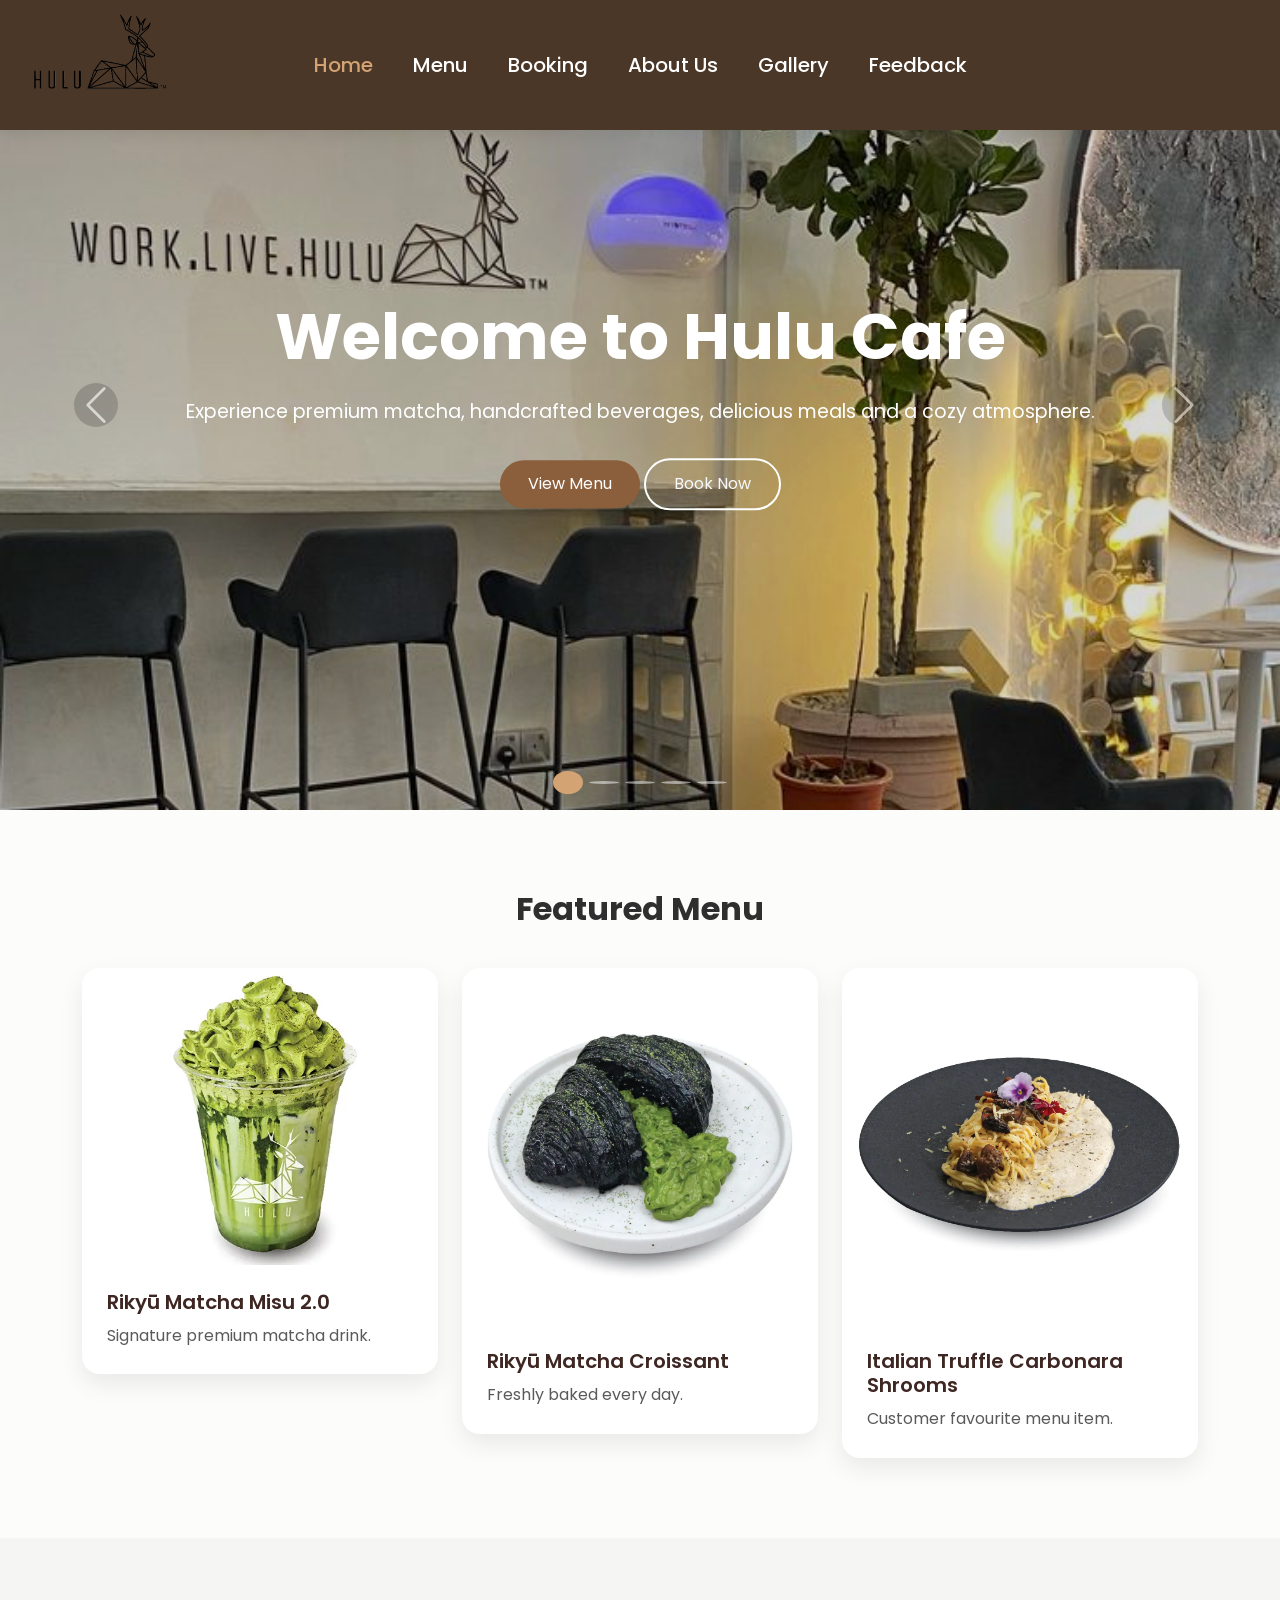
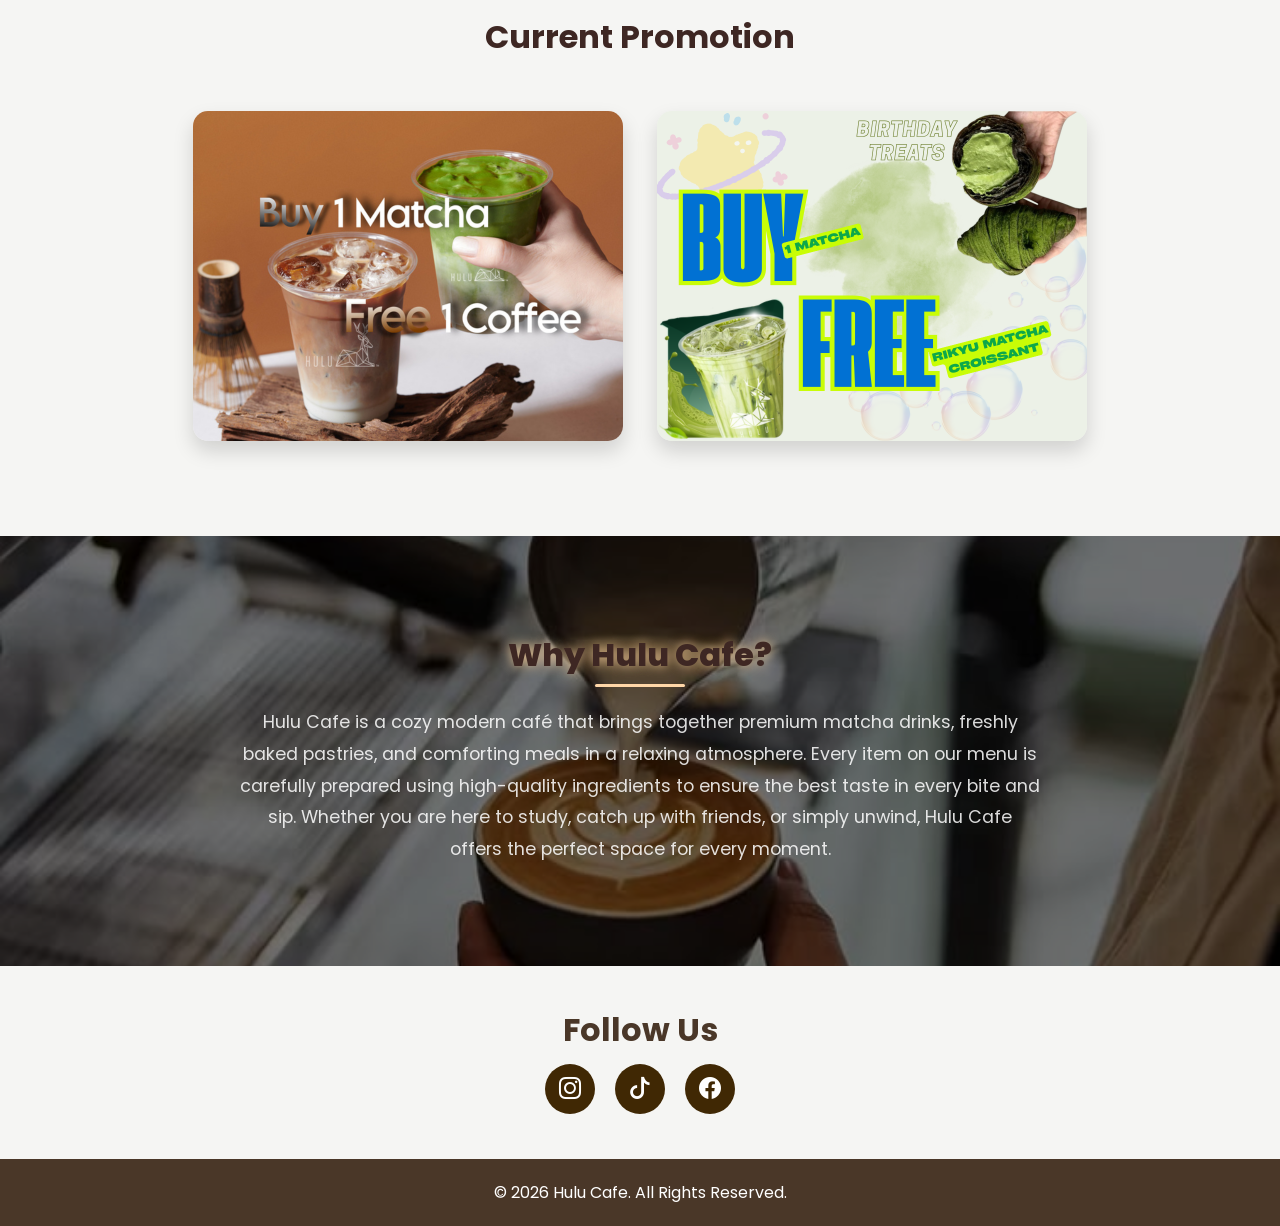
==== index.html @ 80b6582d "homepage settle" ====
<!DOCTYPE html>
<html lang="en">

<head>
    <meta charset="UTF-8">
    <meta name="viewport" content="width=device-width, initial-scale=1.0">
    <title>HULU CAFE</title>
    <!--nanti letak logo dekat website tab-->

    <!--Bootstrap CSS--> <!--KALAU JUMPA ANOTHER BOOTSRAP CAN REPLACE-->
    <link href="https://cdn.jsdelivr.net/npm/bootstrap@5.3.7/dist/css/bootstrap.min.css" rel="stylesheet">
    <link rel="stylesheet" href="https://cdn.jsdelivr.net/npm/bootstrap-icons@1.11.3/font/bootstrap-icons.min.css">

    <!--NANTI CREATE EXTERNAL CSS FILE-->
    <link rel="stylesheet" href="style.css">
</head>

<body>

    <!--Nav Bar-->
    <header>
        <nav class="navbar navbar-expand-lg">
            <div class="container">

                <!--Logo Hulu--> <!--KITA TUKAR LOGO LETAK DEKAT KIRI INSTEAD OF TENGAH-->
                <a class="navbar-brand" href="#"><img src="images/hulu-logo.webp" alt="Hulu Cafe Logo"></a>

                <button class="navbar-toggler" type="button"
                    data-bs-toggle="collapse"
                    data-bs-target="#navbarMenu">
                    <span class="navbar-toggler-icon"></span>
                </button>

                <div class="collapse navbar-collapse" id="navbarMenu">

                    <ul class="navbar-nav mx-auto">

                        <li class="nav-item">
                            <a class="nav-link active" href="index.html">Home</a>
                        </li>

                        <li class="nav-item">
                            <a class="nav-link" href="menu.html">Menu</a>
                        </li>

                        <li class="nav-item">
                            <a class="nav-link" href="reservation.html">Booking</a>
                        </li>

                        <li class="nav-item">
                            <a class="nav-link" href="about.html">About Us</a>
                        </li>

                        <li class="nav-item">
                            <a class="nav-link" href="gallery.html">Gallery</a>
                        </li>

                        <li class="nav-item">
                            <a class="nav-link" href="feedback.html">Feedback</a>
                        </li>

                    </ul>

                </div>
            </div>
        </nav>
    </header>

    <!-- Hero Section -->
    <section id="hero"> 
    <div id="heroCarousel" class="carousel slide carousel-fade" data-bs-ride="carousel"> 
    
    <!-- Indicators -->
    
    <div class="carousel-indicators"> 
    <button type="button" data-bs-target="#heroCarousel" data-bs-slide-to="0" class="active"></button>
    <button type="button" data-bs-target="#heroCarousel" data-bs-slide-to="1"></button> 
    <button type="button" data-bs-target="#heroCarousel" data-bs-slide-to="2"></button> 
    <button type="button" data-bs-target="#heroCarousel" data-bs-slide-to="3"></button> 
    <button type="button" data-bs-target="#heroCarousel" data-bs-slide-to="4"></button> 
    </div> 
    
    <!-- Slides --> 
    <div class="carousel-inner">

    <!-- Slide 1 --> 
    <div class="carousel-item active" data-bs-interval="4000">
        <img src="images/hero1.jpg" class="d-block w-100" alt=""> 
        
    <div class="hero-content"> 
        
    <h1>Welcome to Hulu Cafe</h1> 
    <p> Experience premium matcha, handcrafted beverages, delicious meals and a cozy atmosphere. </p> 
    
    <a href="menu.html" class="btn btn-success"> View Menu </a>
    <a href="reservation.html" class="btn btn-outline-light"> Book Now </a> 
    </div>
    </div> 
    
    <!-- Slide 2 --> 
    
    <div class="carousel-item" data-bs-interval="4000"> 
        <img src="images/hero2.jpg" class="d-block w-100" alt=""> 
    </div> 
    
    <!-- Slide 3 --> 
    <div class="carousel-item" data-bs-interval="4000"> 
        <img src="images/hero3.jpg" class="d-block w-100" alt=""> 
    </div> 
    
    <!-- Slide 4 --> 
    <div class="carousel-item" data-bs-interval="4000"> 
        <img src="images/hero4.jpg" class="d-block w-100" alt=""> 
    </div> 
    
    <!-- Slide 5 --> 
    <div class="carousel-item" data-bs-interval="4000"> 
        <img src="images/hero5.jpg" class="d-block w-100" alt=""> 
    </div> </div> 
    
    <!-- Previous --> 
    <button class="carousel-control-prev" type="button" data-bs-target="#heroCarousel" data-bs-slide="prev">
        <span class="carousel-control-prev-icon"></span> 
    </button> 
    
    <!-- Next --> 
    <button class="carousel-control-next" type="button" data-bs-target="#heroCarousel" data-bs-slide="next"> 
        <span class="carousel-control-next-icon"></span> 
    </button> 
    </div> 
    </section>

    <!-- Featured Menu -->
    <section id="featured-menu">
        <div class="container">

            <h2 class="text-center">
                Featured Menu
            </h2>

            <div class="row">

                <div class="col-md-4">
                    <a href="menu.html#matcha" class="card-link">
                    <div class="card">
                        <img src="images/Beverages/rikyu-matcha-misu-2.0.webp"
                             class="card-img-top"
                             alt="Rikyū Matcha Misu 2.0">

                        <div class="card-body">
                            <h5 class="card-title">Rikyū Matcha Misu 2.0</h5>
                            <p class="card-text">
                                Signature premium matcha drink.
                            </p>
                        </div>
                    </div>
                    </a>
                </div>

                <div class="col-md-4">
                    <a href="menu.html#pastry" class="card-link">
                    <div class="card">
                        <img src="images/Pastry/signature-rikyu-matcha-croissant.webp"
                             class="card-img-top"
                             alt="Croissant">

                        <div class="card-body">
                            <h5 class="card-title">Rikyū Matcha Croissant</h5>
                            <p class="card-text">
                                Freshly baked every day.
                            </p>
                        </div>
                    </div>
                    </a>
                </div>

                <div class="col-md-4">
                    <a href="menu.html#pasta" class="card-link">
                    <div class="card">
                        <img src="images/Pasta/italian-truffle-carbonara-shrooms.webp"
                             class="card-img-top"
                             alt="Pasta">

                        <div class="card-body">
                            <h5 class="card-title">Italian Truffle Carbonara Shrooms</h5>
                            <p class="card-text">
                                Customer favourite menu item.
                            </p>
                        </div>
                    </div>
                    </a>
                </div>

            </div>

        </div>
    </section>

    <!-- Promotion Section -->
    <section id="promotion">
        <div class="container text-center">

            <h2>Current Promotion</h2>

            <img src="images/promo-1.png" alt="Promotion" class="img-fluid">
            <img src="images/promo-2.png" alt="Promotion" class="img-fluid">

        </div>
    </section>

    <!-- About Preview -->
    <section id="about-preview" class="about-bg">
        <div class="container text-center about-content">

            <h2>Why Hulu Cafe?</h2>

            <p>
                Hulu Cafe is a cozy modern café that brings together premium matcha drinks, freshly baked pastries, and comforting meals in a relaxing atmosphere.
                Every item on our menu is carefully prepared using high-quality ingredients to ensure the best taste in every bite and sip. 
                Whether you are here to study, catch up with friends, or simply unwind, Hulu Cafe offers the perfect space for every moment. 
            </p>

        </div>
    </section>

    <!--Social Media--> <!--NANTI TUKAR THE TEXT INTO ICONS-->
<section id="social-media">

    <div class="container text-center">
        <h2>Follow Us</h2>
        <a href="https://www.instagram.com/hulu.cafe?igsh=eWtpYXlsdXlkNWw0">
            <i class="bi bi-instagram"></i>
        </a>
        
        <a href="https://www.tiktok.com/@hulucafe?_r=1&_t=ZS-97VaHqR7eXw">
            <i class="bi bi-tiktok"></i>
        </a>
        
        <a href="https://www.facebook.com/share/1L4NBa9q2Z/">
            <i class="bi bi-facebook"></i>
        </a>
    
    </div>

</section>
    <!-- Footer -->
    <footer>
        <div class="container text-center">
            <p>
                © 2026 Hulu Cafe. All Rights Reserved.
            </p>
        </div>
    </footer>

    
</body>
</html>
---- style.css ----
@import url('https://fonts.googleapis.com/css2?family=Poppins:wght@300;400;500;600;700&display=swap');

*{
    margin:0;
    padding:0;
    box-sizing:border-box;
}

html{
    scroll-behavior:smooth;
}

body{
    font-family:'Poppins',sans-serif;
    background:#FCFCFA;
    color:#333333;
    line-height:1.7;
}

/* NAVBAR*/

.navbar{
    background:#4A3728;
    position:fixed;
    top:0;
    left:0;
    width:100%;
    z-index:9999;
    min-height:130px;
    padding:18px 0;
    box-shadow:0 4px 14px rgba(0,0,0,.08);
}

.navbar-brand img{
    height:auto;
    width: 150px;
    display: block;
    transition:.3s;
}

.navbar-brand img:hover{
    transform:scale(1.05);
}

.nav-link{
    color:#FFFFFF;
    font-size:20px;
    font-weight:500;
    margin:0 12px;
    transition:.3s;
}

.nav-link:hover,
.nav-link.active{
    color:#D4A373  !important;
}

.navbar-brand{
    position: absolute;
    left: 25px;   
    display: flex;
    align-items: center;
    padding: 10px 0;
}

.navbar-collapse{
    justify-content:center;
}

.navbar-nav{
    margin:0 auto;
    align-items:center;
    padding:15px 0;
}

.navbar-toggler{
    border:2px solid white;
}

.navbar-toggler:focus{
    box-shadow:none;
}

.navbar-toggler-icon{
    filter:brightness(0) invert(1);
}

/* HERO  */

#hero{
    padding:0;
}

.carousel-item{
    height:90vh;
    position:relative;
}

.carousel-item img{
    width:100%;
    height:100%;
    object-fit:cover;
    object-position: top center;
    filter: brightness(0.85);
}

.carousel-item::before{
    content:"";
    position:absolute;
    top:0;
    left:0;
    width:100%;
    height:100%;
    background:rgba(0,0,0,.45);
}

.hero-content{
    position:absolute;
    top:50%;
    left:50%;
    transform:translate(-50%,-50%);
    color:white;
    text-align:center;
    z-index:10;
    width:80%;
}

.hero-content h1{
    font-size:4rem;
    font-weight:700;
    margin-bottom:20px;
}

.hero-content p{
    font-size:1.2rem;
    margin-bottom:30px;
}

/* BUTTONS */

.btn-success{
    background:#8B5E3C;
    border:none;
    padding:12px 28px;
    border-radius:30px;
}

.btn-success:hover{
    background:#6E462A;
}

.btn-outline-light{
    border:2px solid white;
    border-radius:30px;
    padding:12px 28px;
}

.btn-outline-light:hover{
    background:white;
    color:#5C3A21;
}

/* SECTION */

section{
    padding:80px 0;
    scroll-margin-top: 150px ;
}

section h2{
    color:#2F2F2F;
    font-weight:700;
    margin-bottom:40px;
    text-align:center;
}

/* FEATURED MENU */

.card{
    background:#FFFFFF;
    border:none;
    border-radius:18px;
    overflow:hidden;
    transition:.35s;
    box-shadow:0 10px 25px rgba(0,0,0,.08);
}

.card-link{
    text-decoration:none;
    color:inherit;
    display:block;
}

.card-link:hover .card{
    transform: translateY(-5px);
    transition: 0.3s;
}



.card-body{
    padding:25px;
}

.card-title{
    color:#3E2723;
    font-weight:600;
}

.card-text{
    color:#5A5A5A;
}


/* PROMOTION */

#promotion{
    background:#F5F5F3;
}

#promotion h2{
    color:#3E2723;
}

#promotion img{
    border-radius:15px;
    margin:15px;
    transition:.3s;
    box-shadow:0 10px 20px rgba(0,0,0,.15);
}

#promotion img:hover{
    transform:scale(1.03);
}

/* ABOUT */

#about-preview h2{
    color:#3E2723;
}


.about-bg{
    background-image: url("images/bg-about.jpg");
    background-size: cover;
    background-position: center;
    background-repeat: no-repeat;
    position: relative;
    color: #fff;
    padding: 100px 20px;
}

.about-bg::before{
    content: "";
    position: absolute;
    top: 0;
    left: 0;
    width: 100%;
    height: 100%;
    background: rgba(0,0,0,0.55);
    z-index: 1;
}

.about-content{
    position: relative;
    z-index: 2;
}

.about-content h2{
    color: #FFFFFF;
    font-weight: 800;
    margin-bottom: 20px;
    text-shadow: 0 0 12px rgba(255, 214, 160, 0.9);
}
.about-content p{
    max-width: 800px;
    margin: auto;
    font-size: 1.1rem;
    line-height: 1.8;
    color: rgba(255,255,255,0.85);
}

.about-content h2::after{
    content: "";
    display: block;
    width: 90px;
    height: 3px;
    background: #FFD7A8;
    margin: 10px auto 0;
    border-radius: 5px;
}

/* SOCIAL MEDIA */
#social-media{
    background:#F5F5F3;
    text-align:center;
    padding:45px 20px;
}

#social-media h2{
    color:#4A3728;
    margin-bottom:15px;
}

#social-media a{
    display:inline-flex;
    justify-content:center;
    align-items:center;

    width:50px;
    height:50px;

    margin:0 8px;

    border-radius:50%;
    background:#402804;
    color:#fff;

    font-size:22px;

    text-decoration:none;
    transition:.3s;
}

#social-media a:hover{
    background:#6E462A;
    transform:translateY(-3px);
}

/* FOOTER */
footer {
    background-color: #4A3728;
    color: #FFFFFF;
    padding: 20px 0;
}

footer p {
    margin: 0;
}
/* CAROUSEL BUTTONS */

.carousel-control-prev-icon,
.carousel-control-next-icon{
    background-color:rgba(0,0,0,.35);
    padding:22px;
    border-radius:50%;
}

.carousel-indicators button{
    width:12px;
    height:12px;
    border-radius:50%;
    background:#FFFFFF;
}

.carousel-indicators .active{
    background:#D4A373;
}

/* RESPONSIVE */

@media (max-width:768px){

.hero-content h1{
    font-size:2.5rem;
}

.hero-content p{
    font-size:1rem;
}

.hero-content{
    width:90%;
}

.card{
    margin-bottom:30px;
}

.navbar-brand img{
    width:120px;
}

}
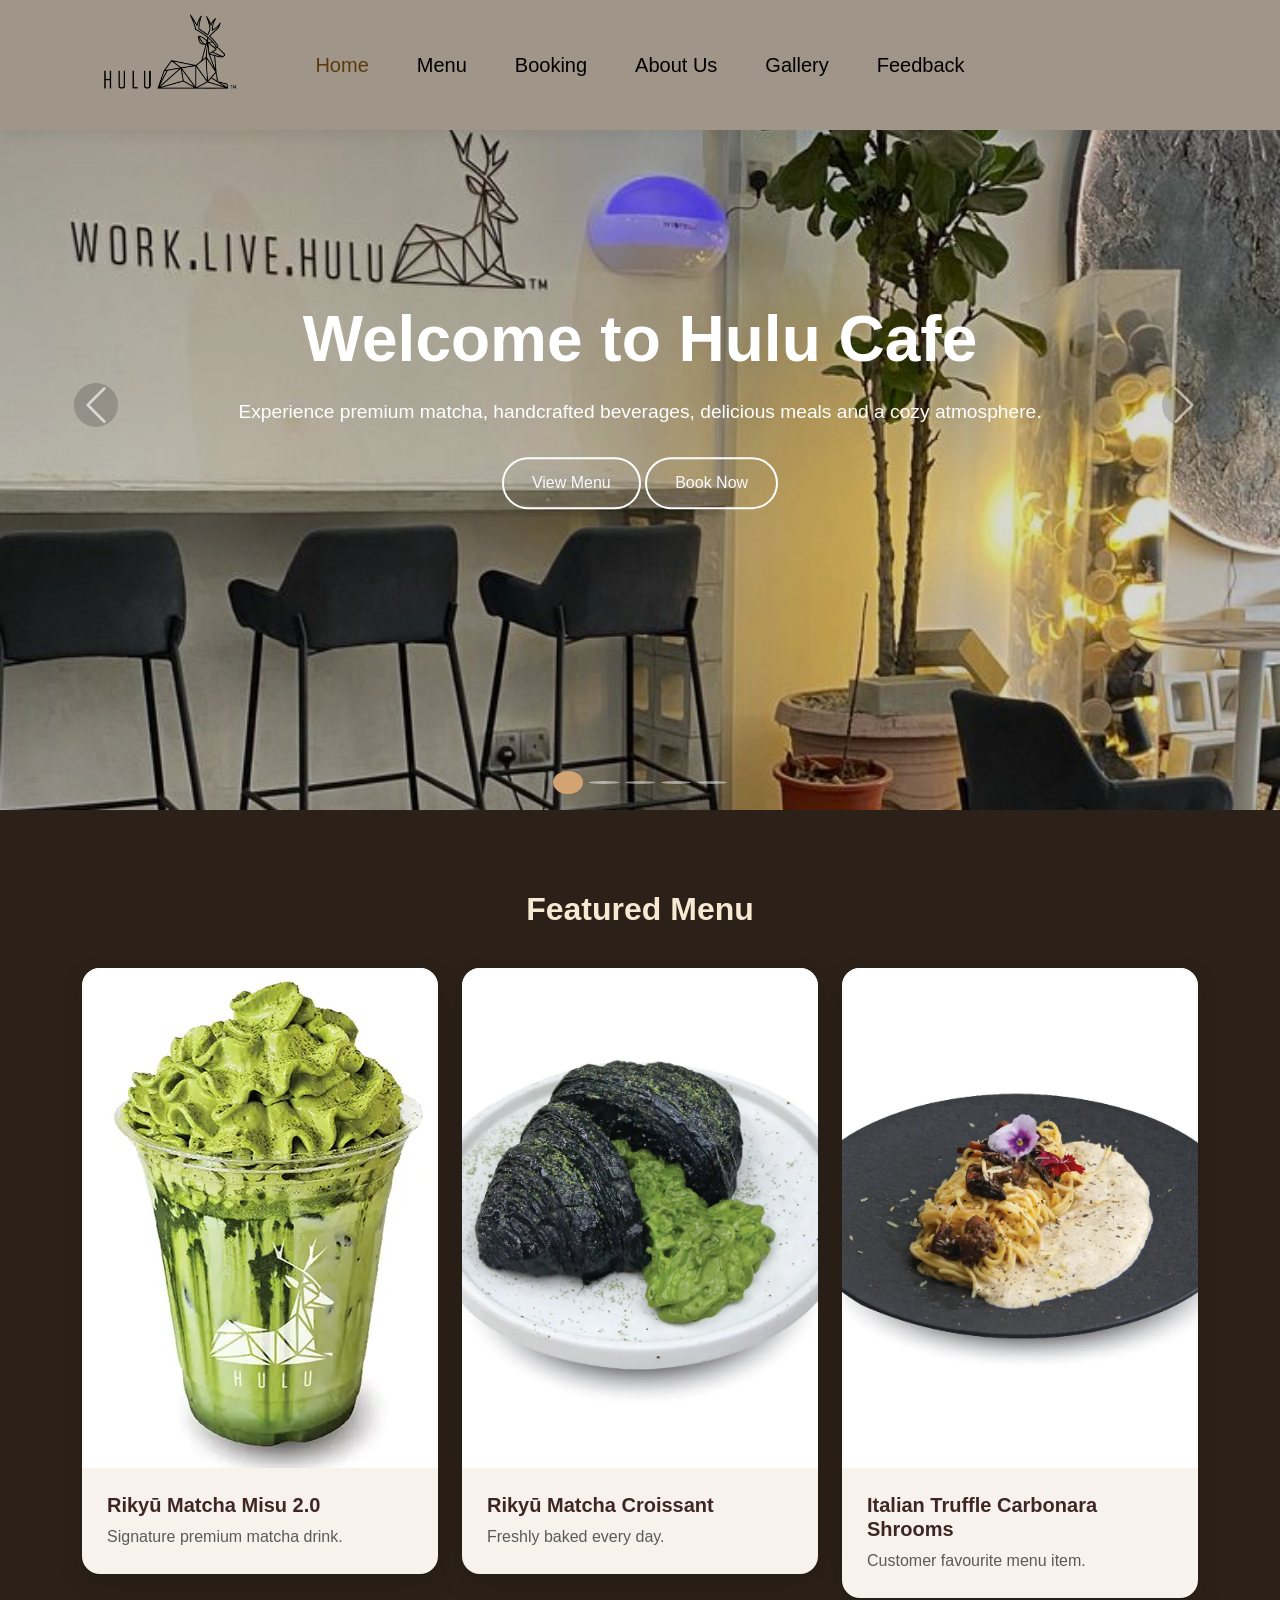
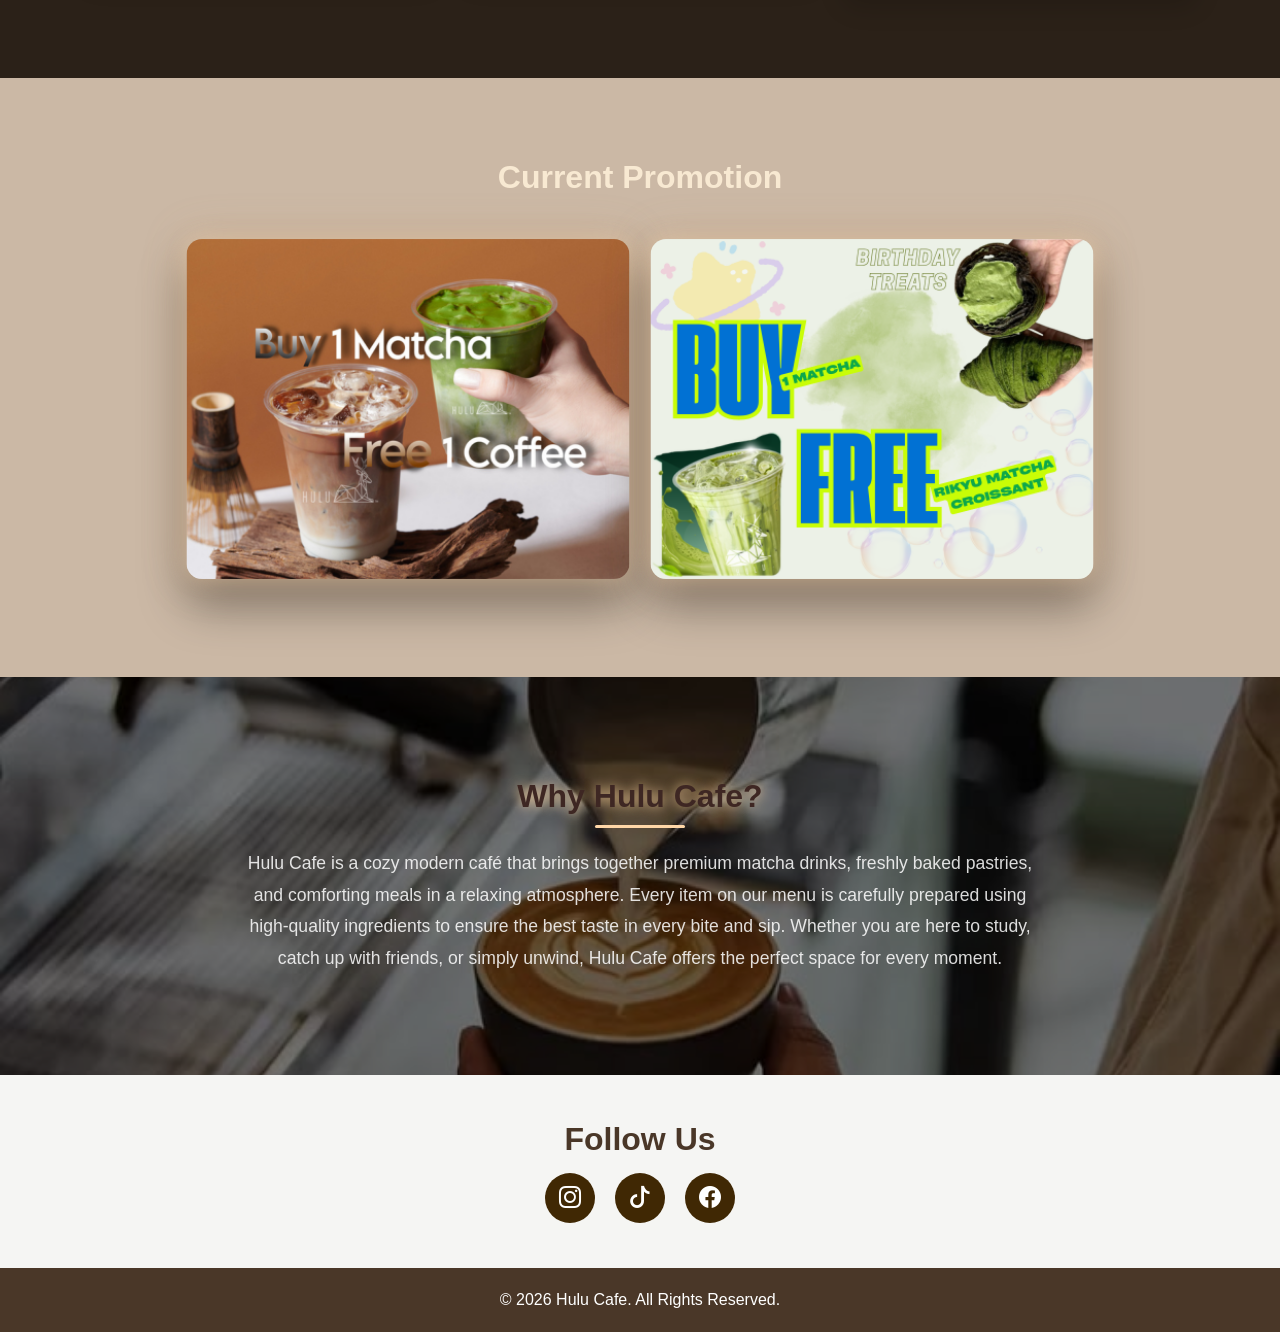
==== commit cdb30cf0: "done update" ====
--- a/index.html
+++ b/index.html
@@ -92,7 +92,7 @@
     <h1>Welcome to Hulu Cafe</h1> 
     <p> Experience premium matcha, handcrafted beverages, delicious meals and a cozy atmosphere. </p> 
     
-    <a href="menu.html" class="btn btn-success"> View Menu </a>
+    <a href="menu.html" class="btn btn-outline-light"> View Menu </a>
     <a href="reservation.html" class="btn btn-outline-light"> Book Now </a> 
     </div>
     </div> 
--- a/style.css
+++ b/style.css
@@ -10,17 +10,17 @@
     scroll-behavior:smooth;
 }
 
-body{
-    font-family:'Poppins',sans-serif;
-    background:#FCFCFA;
-    color:#333333;
-    line-height:1.7;
+body {
+    background-color: #EDE3D6;
+    color: #402804;
+    font-family: Arial, Verdana, sans-serif;
 }
 
 /* NAVBAR*/
 
 .navbar{
-    background:#4A3728;
+    background:#51402a;
+    background:#9f9588;
     position:fixed;
     top:0;
     left:0;
@@ -31,6 +31,7 @@
     box-shadow:0 4px 14px rgba(0,0,0,.08);
 }
 
+
 .navbar-brand img{
     height:auto;
     width: 150px;
@@ -43,16 +44,21 @@
 }
 
 .nav-link{
-    color:#FFFFFF;
+    color:#000000;
     font-size:20px;
     font-weight:500;
-    margin:0 12px;
+    margin:0 16px;
     transition:.3s;
 }
 
 .nav-link:hover,
 .nav-link.active{
-    color:#D4A373  !important;
+    color:#aa9c89 !important;
+    color:#5b3b0c  !important;
+}
+
+.navbar .container{
+    position:relative;
 }
 
 .navbar-brand{
@@ -136,6 +142,26 @@
     margin-bottom:30px;
 }
 
+#featured-menu{
+    background: #2B2118;
+}
+
+#featured-menu h2{
+    color: #F8E9D2;
+}
+
+#featured-menu .card{
+    background: #F7F2EC;
+}
+
+#featured-menu .card-title{
+    color: #3E2723;
+}
+
+#featured-menu .card-text{
+    color: #5A5A5A;
+}
+
 /* BUTTONS */
 
 .btn-success{
@@ -177,12 +203,14 @@
 /* FEATURED MENU */
 
 .card{
-    background:#FFFFFF;
+    background:#F7F2EC;
     border:none;
     border-radius:18px;
     overflow:hidden;
-    transition:.35s;
-    box-shadow:0 10px 25px rgba(0,0,0,.08);
+    box-shadow:0 10px 25px rgba(0,0,0,.15);
+    transition:all .35s ease;
+
+    height: 100%;
 }
 
 .card-link{
@@ -192,11 +220,18 @@
 }
 
 .card-link:hover .card{
-    transform: translateY(-5px);
-    transition: 0.3s;
-}
-
-
+    transform:translateY(-8px);
+    box-shadow:
+        0 0 12px rgba(255, 215, 168, 0.35),
+        0 0 25px rgba(255, 215, 168, 0.25),
+        0 15px 35px rgba(0,0,0,.25);
+}
+
+.card img{
+    width:100%;
+    height:500px;
+    object-fit:cover;
+}
 
 .card-body{
     padding:25px;
@@ -215,18 +250,22 @@
 /* PROMOTION */
 
 #promotion{
-    background:#F5F5F3;
+    background:#CBB8A5;
 }
 
 #promotion h2{
-    color:#3E2723;
+    color:#F8E9D2;
 }
 
 #promotion img{
     border-radius:15px;
     margin:15px;
     transition:.3s;
-    box-shadow:0 10px 20px rgba(0,0,0,.15);
+    transform:translateY(-8px) scale(1.03);
+    box-shadow:
+        0 0 20px rgba(255,223,186,.45),
+        0 0 40px rgba(212,163,115,.35),
+        0 25px 45px rgba(0,0,0,.40);
 }
 
 #promotion img:hover{
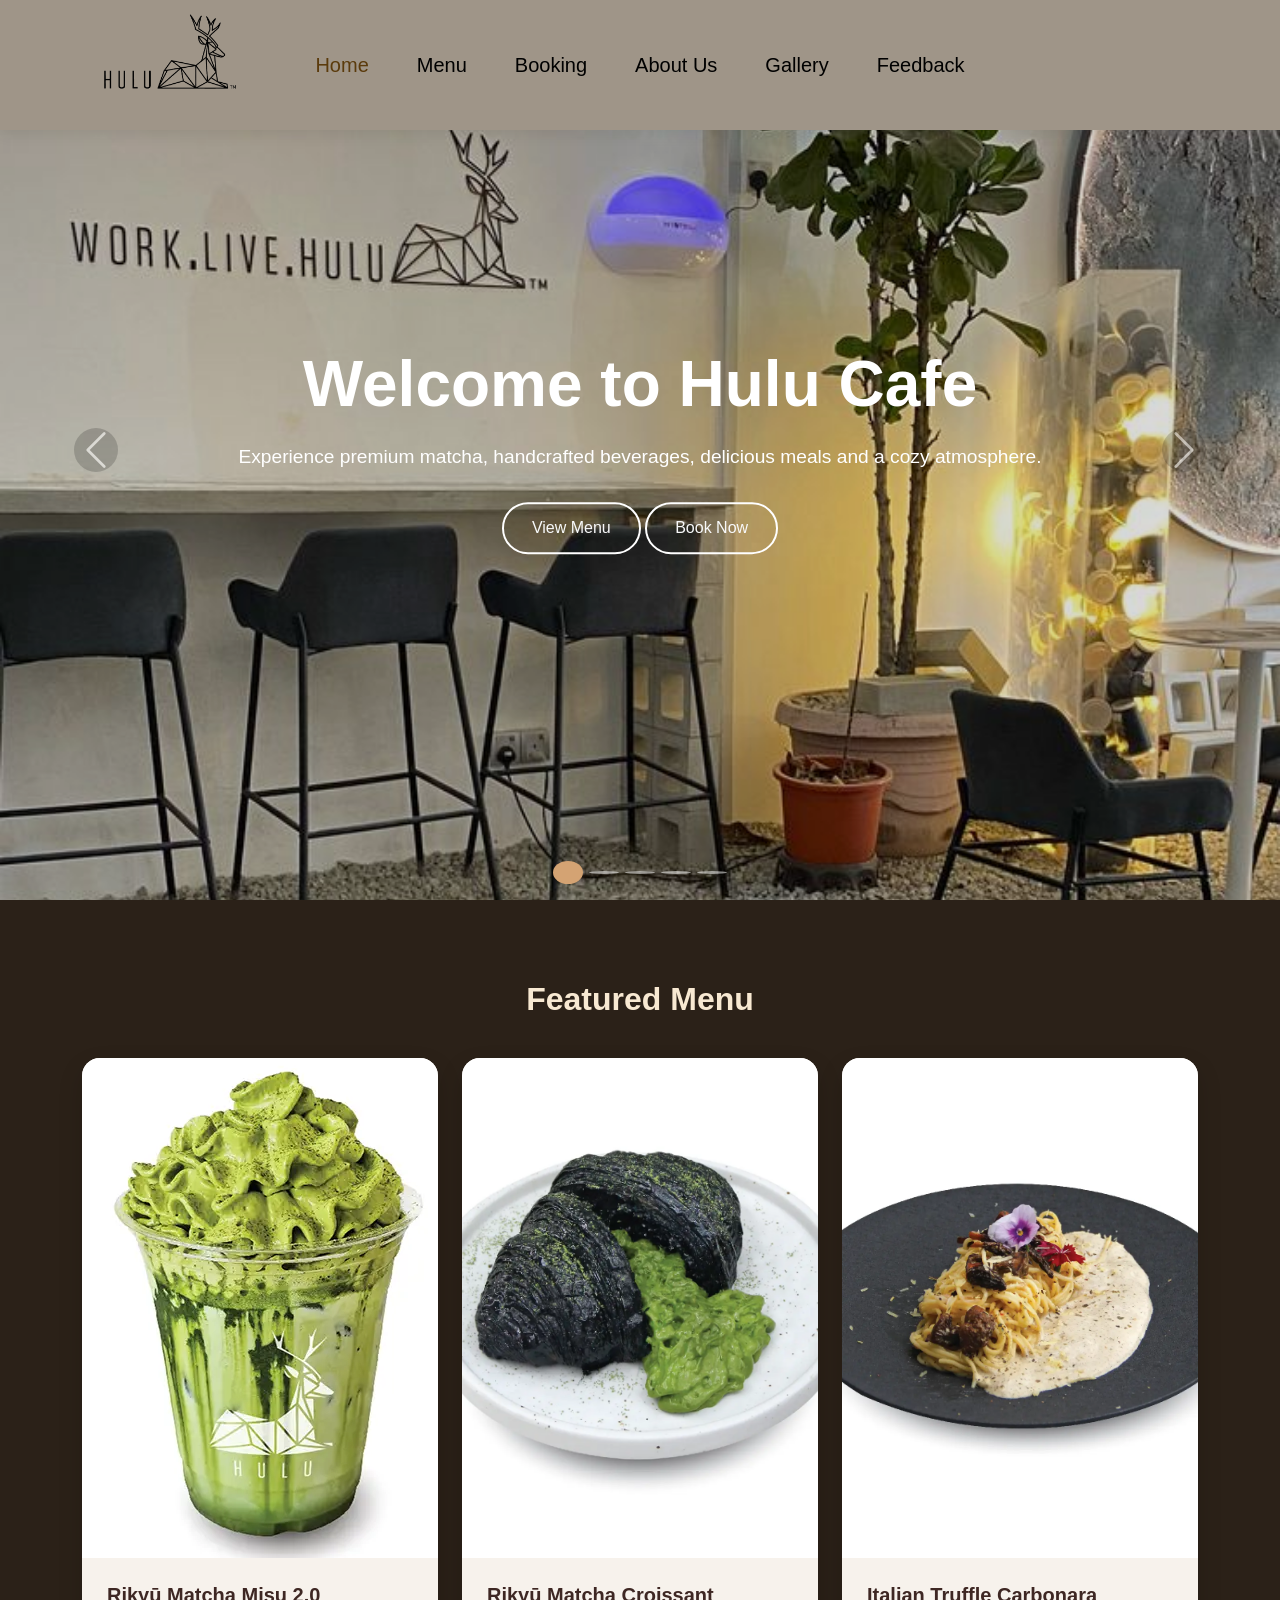
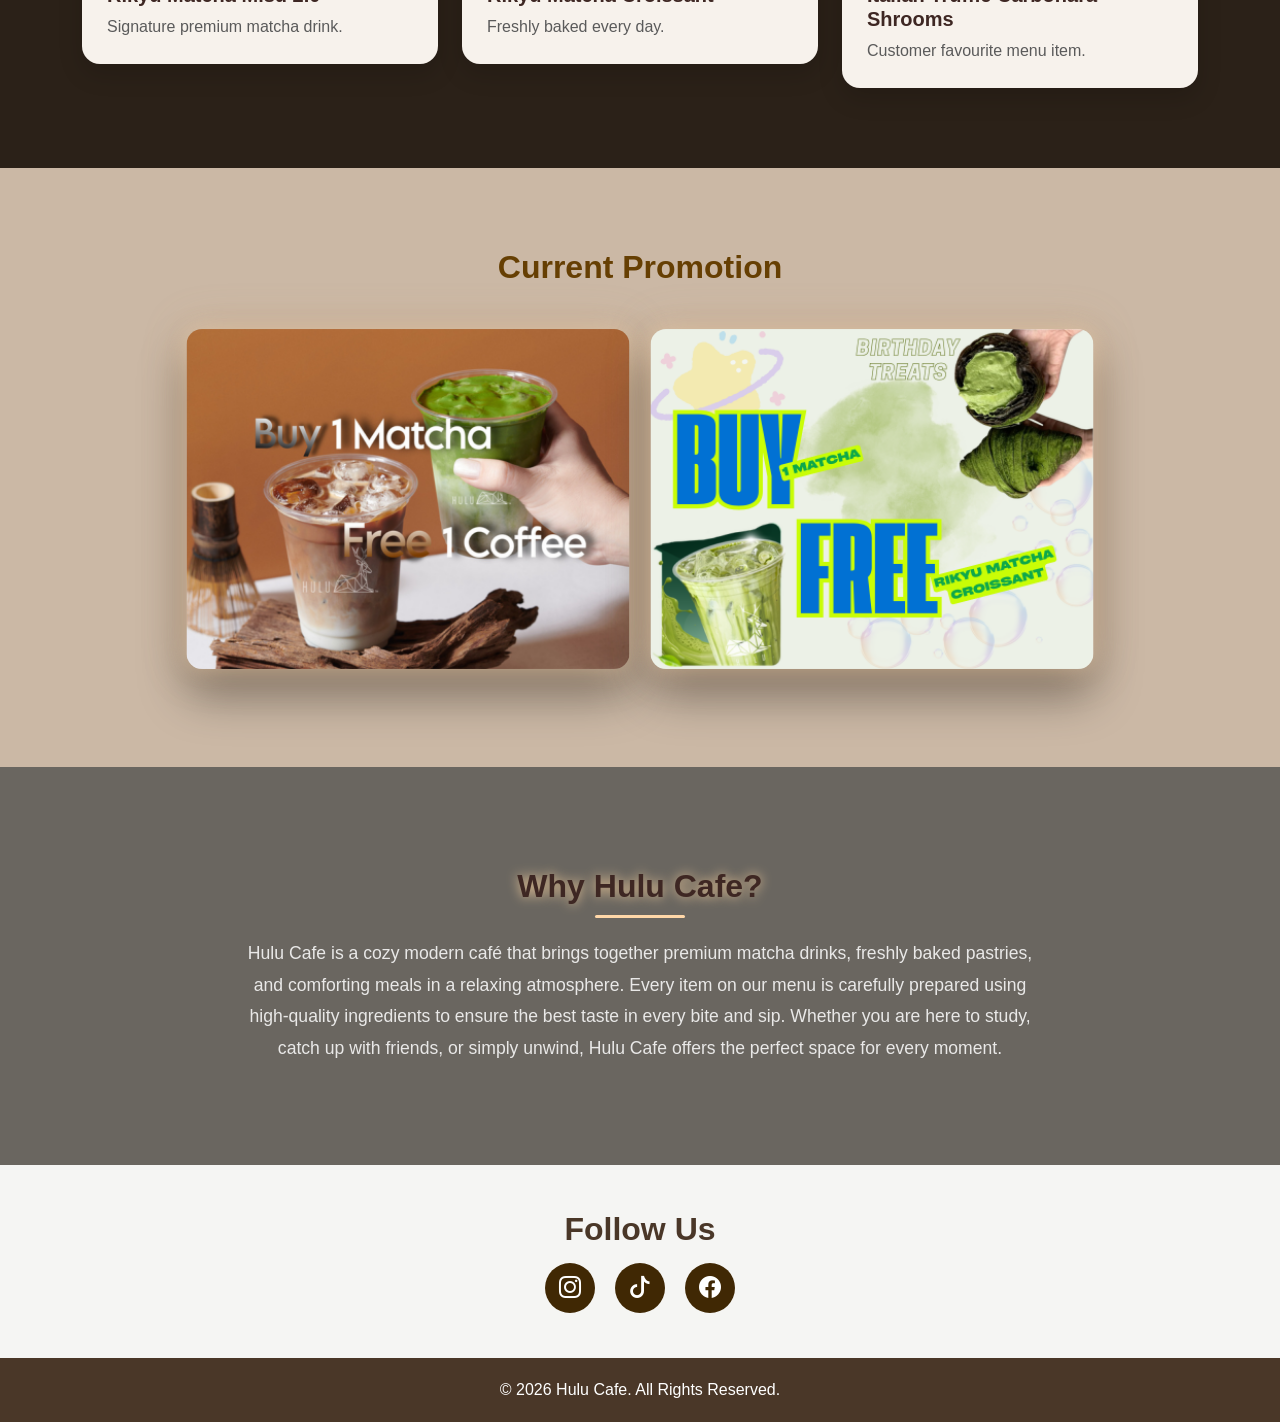
==== commit b3f4e072: "done update lagi" ====
--- a/index.html
+++ b/index.html
@@ -12,7 +12,7 @@
     <link rel="stylesheet" href="https://cdn.jsdelivr.net/npm/bootstrap-icons@1.11.3/font/bootstrap-icons.min.css">
 
     <!--NANTI CREATE EXTERNAL CSS FILE-->
-    <link rel="stylesheet" href="style.css">
+    <link rel="stylesheet" href="css/style.css">
 </head>
 
 <body>
--- a/css/style.css
+++ b/css/style.css
@@ -0,0 +1,423 @@
+@import url('https://fonts.googleapis.com/css2?family=Poppins:wght@300;400;500;600;700&display=swap');
+
+*{
+    margin:0;
+    padding:0;
+    box-sizing:border-box;
+}
+
+html{
+    scroll-behavior:smooth;
+}
+
+body {
+    background-color: #EDE3D6;
+    color: #402804;
+    font-family: Arial, Verdana, sans-serif;
+}
+
+/* NAVBAR*/
+
+.navbar{
+    background:#51402a;
+    background:#9f9588;
+    position:fixed;
+    top:0;
+    left:0;
+    width:100%;
+    z-index:9999;
+    min-height:130px;
+    padding:18px 0;
+    box-shadow:0 4px 14px rgba(0,0,0,.08);
+}
+
+
+.navbar-brand img{
+    height:auto;
+    width: 150px;
+    display: block;
+    transition:.3s;
+}
+
+.navbar-brand img:hover{
+    transform:scale(1.05);
+}
+
+.nav-link{
+    color:#000000;
+    font-size:20px;
+    font-weight:500;
+    margin:0 16px;
+    transition:.3s;
+}
+
+.nav-link:hover,
+.nav-link.active{
+    color:#aa9c89 !important;
+    color:#5b3b0c  !important;
+}
+
+.navbar .container{
+    position:relative;
+}
+
+.navbar-brand{
+    position: absolute;
+    left: 25px;   
+    display: flex;
+    align-items: center;
+    padding: 10px 0;
+}
+
+.navbar-collapse{
+    justify-content:center;
+}
+
+.navbar-nav{
+    margin:0 auto;
+    align-items:center;
+    padding:15px 0;
+}
+
+.navbar-toggler{
+    border:2px solid white;
+}
+
+.navbar-toggler:focus{
+    box-shadow:none;
+}
+
+.navbar-toggler-icon{
+    filter:brightness(0) invert(1);
+}
+
+/* HERO  */
+
+#hero{
+    padding:0;
+}
+
+.carousel-item{
+    height:100vh;
+    position:relative;
+}
+
+.carousel-item img{
+    width:100%;
+    height:100%;
+    object-fit:cover;
+    object-position: top center;
+    filter: brightness(0.85);
+}
+
+.carousel-item::before{
+    content:"";
+    position:absolute;
+    top:0;
+    left:0;
+    width:100%;
+    height:100%;
+    background:rgba(0,0,0,.45);
+}
+
+.hero-content{
+    position:absolute;
+    top:50%;
+    left:50%;
+    transform:translate(-50%,-50%);
+    color:white;
+    text-align:center;
+    z-index:10;
+    width:80%;
+}
+
+.hero-content h1{
+    font-size:4rem;
+    font-weight:700;
+    margin-bottom:20px;
+}
+
+.hero-content p{
+    font-size:1.2rem;
+    margin-bottom:30px;
+}
+
+#featured-menu{
+    background: #2B2118;
+}
+
+#featured-menu h2{
+    color: #F8E9D2;
+}
+
+#featured-menu .card{
+    background: #F7F2EC;
+}
+
+#featured-menu .card-title{
+    color: #3E2723;
+}
+
+#featured-menu .card-text{
+    color: #5A5A5A;
+}
+
+/* BUTTONS */
+
+.btn-success{
+    background:#8B5E3C;
+    border:none;
+    padding:12px 28px;
+    border-radius:30px;
+}
+
+.btn-success:hover{
+    background:#6E462A;
+}
+
+.btn-outline-light{
+    border:2px solid white;
+    border-radius:30px;
+    padding:12px 28px;
+}
+
+.btn-outline-light:hover{
+    background:white;
+    color:#5C3A21;
+}
+
+/* SECTION */
+
+section{
+    padding:80px 0;
+    scroll-margin-top: 150px ;
+}
+
+section h2{
+    color:#2F2F2F;
+    font-weight:700;
+    margin-bottom:40px;
+    text-align:center;
+}
+
+/* FEATURED MENU */
+
+.card{
+    background:#F7F2EC;
+    border:none;
+    border-radius:18px;
+    overflow:hidden;
+    box-shadow:0 10px 25px rgba(0,0,0,.15);
+    transition:all .35s ease;
+
+    height: 100%;
+}
+
+.card-link{
+    text-decoration:none;
+    color:inherit;
+    display:block;
+}
+
+.card-link:hover .card{
+    transform:translateY(-8px);
+    box-shadow:
+        0 0 12px rgba(255, 215, 168, 0.35),
+        0 0 25px rgba(255, 215, 168, 0.25),
+        0 15px 35px rgba(0,0,0,.25);
+}
+
+.card img{
+    width:100%;
+    height:500px;
+    object-fit:cover;
+}
+
+.card-body{
+    padding:25px;
+}
+
+.card-title{
+    color:#3E2723;
+    font-weight:600;
+}
+
+.card-text{
+    color:#5A5A5A;
+}
+
+
+/* PROMOTION */
+
+#promotion{
+    background:#CBB8A5;
+}
+
+#promotion h2{
+    color:#663f03;
+}
+
+#promotion img{
+    border-radius:15px;
+    margin:15px;
+    transition:.3s;
+    transform:translateY(-8px) scale(1.03);
+    box-shadow:
+        0 0 20px rgba(255,223,186,.45),
+        0 0 40px rgba(212,163,115,.35),
+        0 25px 45px rgba(0,0,0,.40);
+}
+
+#promotion img:hover{
+    transform:scale(1.03);
+}
+
+/* ABOUT */
+
+#about-preview h2{
+    color:#3E2723;
+}
+
+
+.about-bg{
+    background-image: url("images/bg-about.jpg");
+    background-size: cover;
+    background-position: center;
+    background-repeat: no-repeat;
+    position: relative;
+    color: #fff;
+    padding: 100px 20px;
+}
+
+.about-bg::before{
+    content: "";
+    position: absolute;
+    top: 0;
+    left: 0;
+    width: 100%;
+    height: 100%;
+    background: rgba(0,0,0,0.55);
+    z-index: 1;
+}
+
+.about-content{
+    position: relative;
+    z-index: 2;
+}
+
+.about-content h2{
+    color: #FFFFFF;
+    font-weight: 800;
+    margin-bottom: 20px;
+    text-shadow: 0 0 12px rgba(255, 214, 160, 0.9);
+}
+.about-content p{
+    max-width: 800px;
+    margin: auto;
+    font-size: 1.1rem;
+    line-height: 1.8;
+    color: rgba(255,255,255,0.85);
+}
+
+.about-content h2::after{
+    content: "";
+    display: block;
+    width: 90px;
+    height: 3px;
+    background: #FFD7A8;
+    margin: 10px auto 0;
+    border-radius: 5px;
+}
+
+/* SOCIAL MEDIA */
+#social-media{
+    background:#F5F5F3;
+    text-align:center;
+    padding:45px 20px;
+}
+
+#social-media h2{
+    color:#4A3728;
+    margin-bottom:15px;
+}
+
+#social-media a{
+    display:inline-flex;
+    justify-content:center;
+    align-items:center;
+
+    width:50px;
+    height:50px;
+
+    margin:0 8px;
+
+    border-radius:50%;
+    background:#402804;
+    color:#fff;
+
+    font-size:22px;
+
+    text-decoration:none;
+    transition:.3s;
+}
+
+#social-media a:hover{
+    background:#6E462A;
+    transform:translateY(-3px);
+}
+
+/* FOOTER */
+footer {
+    background-color: #4A3728;
+    color: #FFFFFF;
+    padding: 20px 0;
+}
+
+footer p {
+    margin: 0;
+}
+/* CAROUSEL BUTTONS */
+
+.carousel-control-prev-icon,
+.carousel-control-next-icon{
+    background-color:rgba(0,0,0,.35);
+    padding:22px;
+    border-radius:50%;
+}
+
+.carousel-indicators button{
+    width:12px;
+    height:12px;
+    border-radius:50%;
+    background:#FFFFFF;
+}
+
+.carousel-indicators .active{
+    background:#D4A373;
+}
+
+/* RESPONSIVE */
+
+@media (max-width:768px){
+
+.hero-content h1{
+    font-size:2.5rem;
+}
+
+.hero-content p{
+    font-size:1rem;
+}
+
+.hero-content{
+    width:90%;
+}
+
+.card{
+    margin-bottom:30px;
+}
+
+.navbar-brand img{
+    width:120px;
+}
+
+}
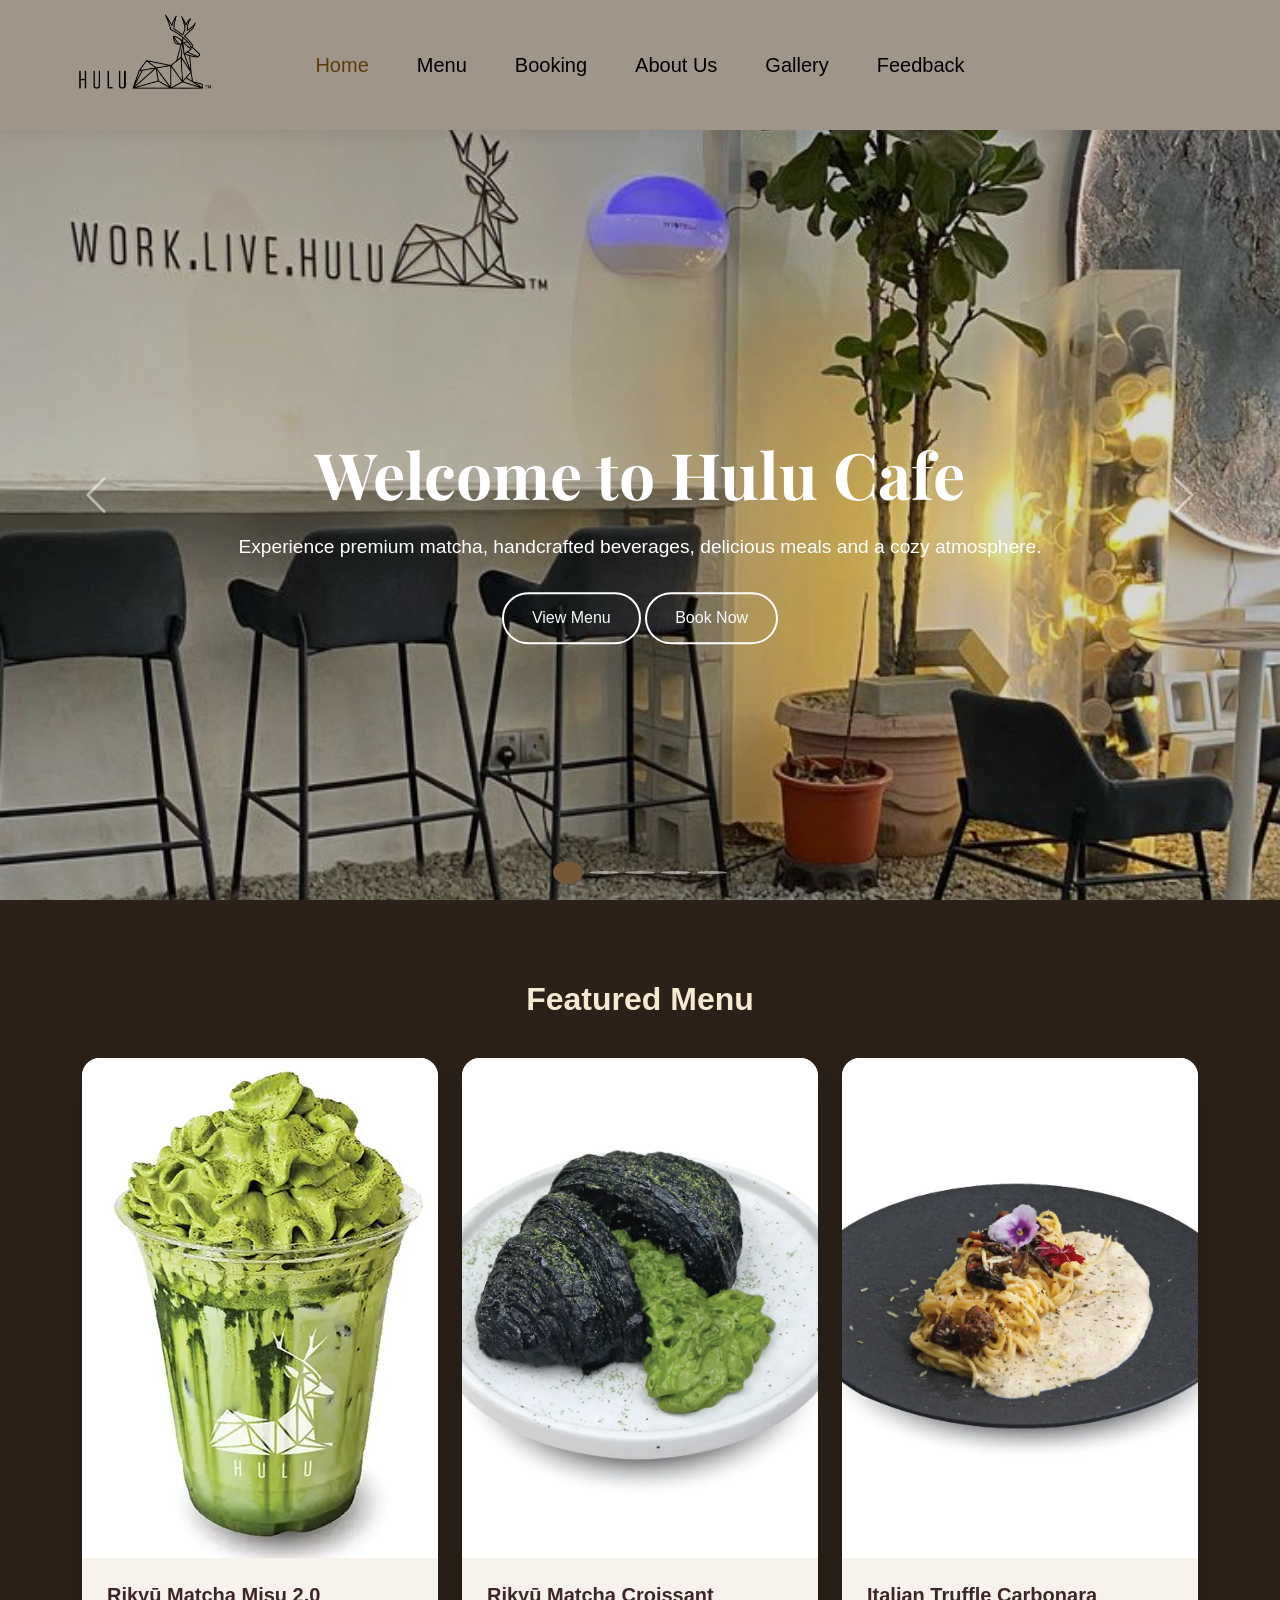
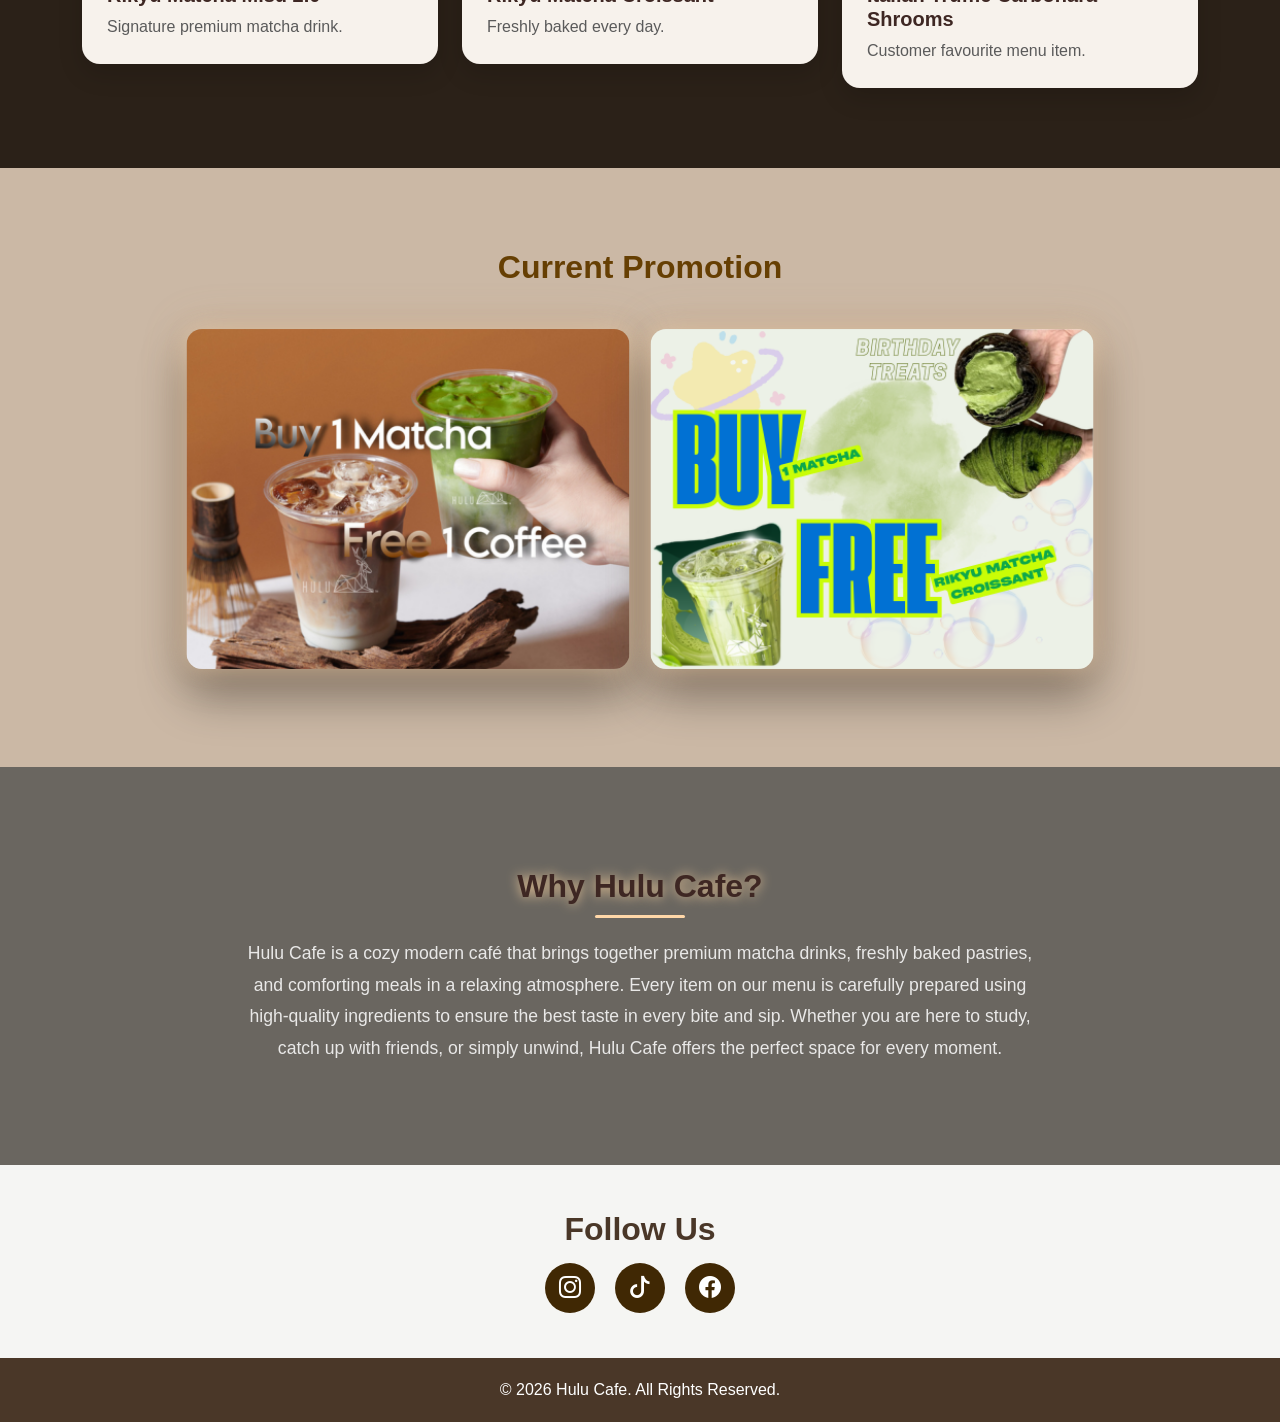
==== commit 3435d484: "done w index html and css" ====
--- a/index.html
+++ b/index.html
@@ -4,8 +4,9 @@
 <head>
     <meta charset="UTF-8">
     <meta name="viewport" content="width=device-width, initial-scale=1.0">
-    <title>HULU CAFE</title>
-    <!--nanti letak logo dekat website tab-->
+    <title>Home | Hulu Cafe</title>
+    <!--nanti letak logo dekat website tab--> <!--KORANG MEMANG TAK BACA KE COMMENT AKU NI !!!-->
+    <link rel="icon" href="images/hulu-logo.webp" type="image/x-icon">
 
     <!--Bootstrap CSS--> <!--KALAU JUMPA ANOTHER BOOTSRAP CAN REPLACE-->
     <link href="https://cdn.jsdelivr.net/npm/bootstrap@5.3.7/dist/css/bootstrap.min.css" rel="stylesheet">
@@ -13,6 +14,7 @@
 
     <!--NANTI CREATE EXTERNAL CSS FILE-->
     <link rel="stylesheet" href="css/style.css">
+    <link href="https://fonts.googleapis.com/css2?family=Playfair+Display:wght@600;700&display=swap" rel="stylesheet">
 </head>
 
 <body>
@@ -71,7 +73,6 @@
     <div id="heroCarousel" class="carousel slide carousel-fade" data-bs-ride="carousel"> 
     
     <!-- Indicators -->
-    
     <div class="carousel-indicators"> 
     <button type="button" data-bs-target="#heroCarousel" data-bs-slide-to="0" class="active"></button>
     <button type="button" data-bs-target="#heroCarousel" data-bs-slide-to="1"></button> 
@@ -89,34 +90,35 @@
         
     <div class="hero-content"> 
         
-    <h1>Welcome to Hulu Cafe</h1> 
-    <p> Experience premium matcha, handcrafted beverages, delicious meals and a cozy atmosphere. </p> 
-    
-    <a href="menu.html" class="btn btn-outline-light"> View Menu </a>
-    <a href="reservation.html" class="btn btn-outline-light"> Book Now </a> 
-    </div>
+        <h1 id="welcome-word">Welcome to Hulu Cafe</h1>
+        <p> Experience premium matcha, handcrafted beverages, delicious meals and a cozy atmosphere. </p> 
+        
+        <a href="menu.html" class="btn btn-outline-light"> View Menu </a>
+        <a href="reservation.html" class="btn btn-outline-light"> Book Now </a> 
+        </div>
+        </div> 
+        
+        <!-- Slide 2 --> 
+        
+        <div class="carousel-item" data-bs-interval="4000"> 
+            <img src="images/hero2.jpg" class="d-block w-100" alt=""> 
+        </div> 
+        
+        <!-- Slide 3 --> 
+        <div class="carousel-item" data-bs-interval="4000"> 
+            <img src="images/hero3.jpg" class="d-block w-100" alt=""> 
+        </div> 
+        
+        <!-- Slide 4 --> 
+        <div class="carousel-item" data-bs-interval="4000"> 
+            <img src="images/hero4.jpg" class="d-block w-100" alt=""> 
+        </div> 
+        
+        <!-- Slide 5 --> 
+        <div class="carousel-item" data-bs-interval="4000"> 
+            <img src="images/hero5.jpg" class="d-block w-100" alt=""> 
+        </div> 
     </div> 
-    
-    <!-- Slide 2 --> 
-    
-    <div class="carousel-item" data-bs-interval="4000"> 
-        <img src="images/hero2.jpg" class="d-block w-100" alt=""> 
-    </div> 
-    
-    <!-- Slide 3 --> 
-    <div class="carousel-item" data-bs-interval="4000"> 
-        <img src="images/hero3.jpg" class="d-block w-100" alt=""> 
-    </div> 
-    
-    <!-- Slide 4 --> 
-    <div class="carousel-item" data-bs-interval="4000"> 
-        <img src="images/hero4.jpg" class="d-block w-100" alt=""> 
-    </div> 
-    
-    <!-- Slide 5 --> 
-    <div class="carousel-item" data-bs-interval="4000"> 
-        <img src="images/hero5.jpg" class="d-block w-100" alt=""> 
-    </div> </div> 
     
     <!-- Previous --> 
     <button class="carousel-control-prev" type="button" data-bs-target="#heroCarousel" data-bs-slide="prev">
--- a/css/style.css
+++ b/css/style.css
@@ -14,6 +14,11 @@
     background-color: #EDE3D6;
     color: #402804;
     font-family: Arial, Verdana, sans-serif;
+}
+
+#welcome-word {
+    font-family: "Playfair Display", serif;
+    font-weight: 700;
 }
 
 /* NAVBAR*/
@@ -63,7 +68,7 @@
 
 .navbar-brand{
     position: absolute;
-    left: 25px;   
+    left: 0px;   
     display: flex;
     align-items: center;
     padding: 10px 0;
@@ -122,7 +127,7 @@
 
 .hero-content{
     position:absolute;
-    top:50%;
+    top:60%;
     left:50%;
     transform:translate(-50%,-50%);
     color:white;
@@ -378,9 +383,15 @@
 }
 /* CAROUSEL BUTTONS */
 
+.carousel-control-prev,
+.carousel-control-next {
+    top: 55%;
+    bottom: auto;
+    transform: translateY(-50%);
+}
+
 .carousel-control-prev-icon,
 .carousel-control-next-icon{
-    background-color:rgba(0,0,0,.35);
     padding:22px;
     border-radius:50%;
 }
@@ -393,7 +404,7 @@
 }
 
 .carousel-indicators .active{
-    background:#D4A373;
+    background:#765738;
 }
 
 /* RESPONSIVE */
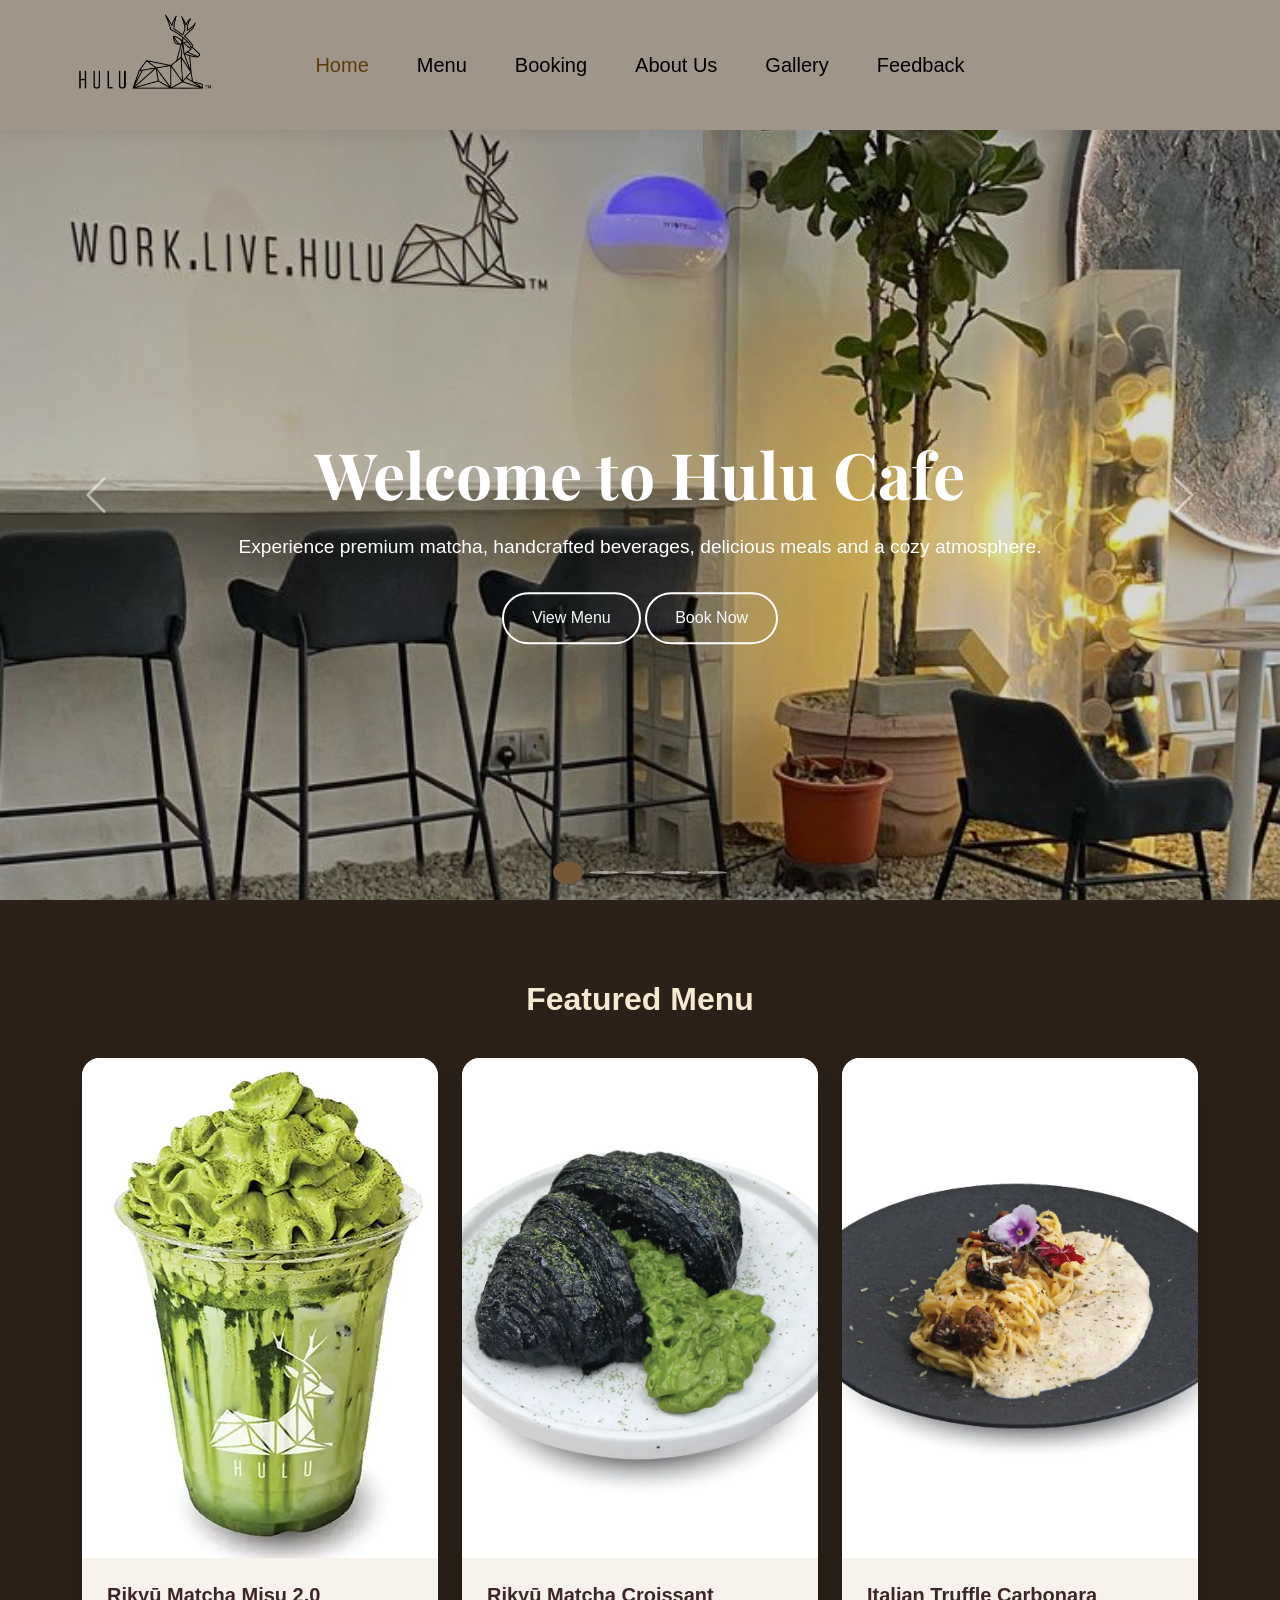
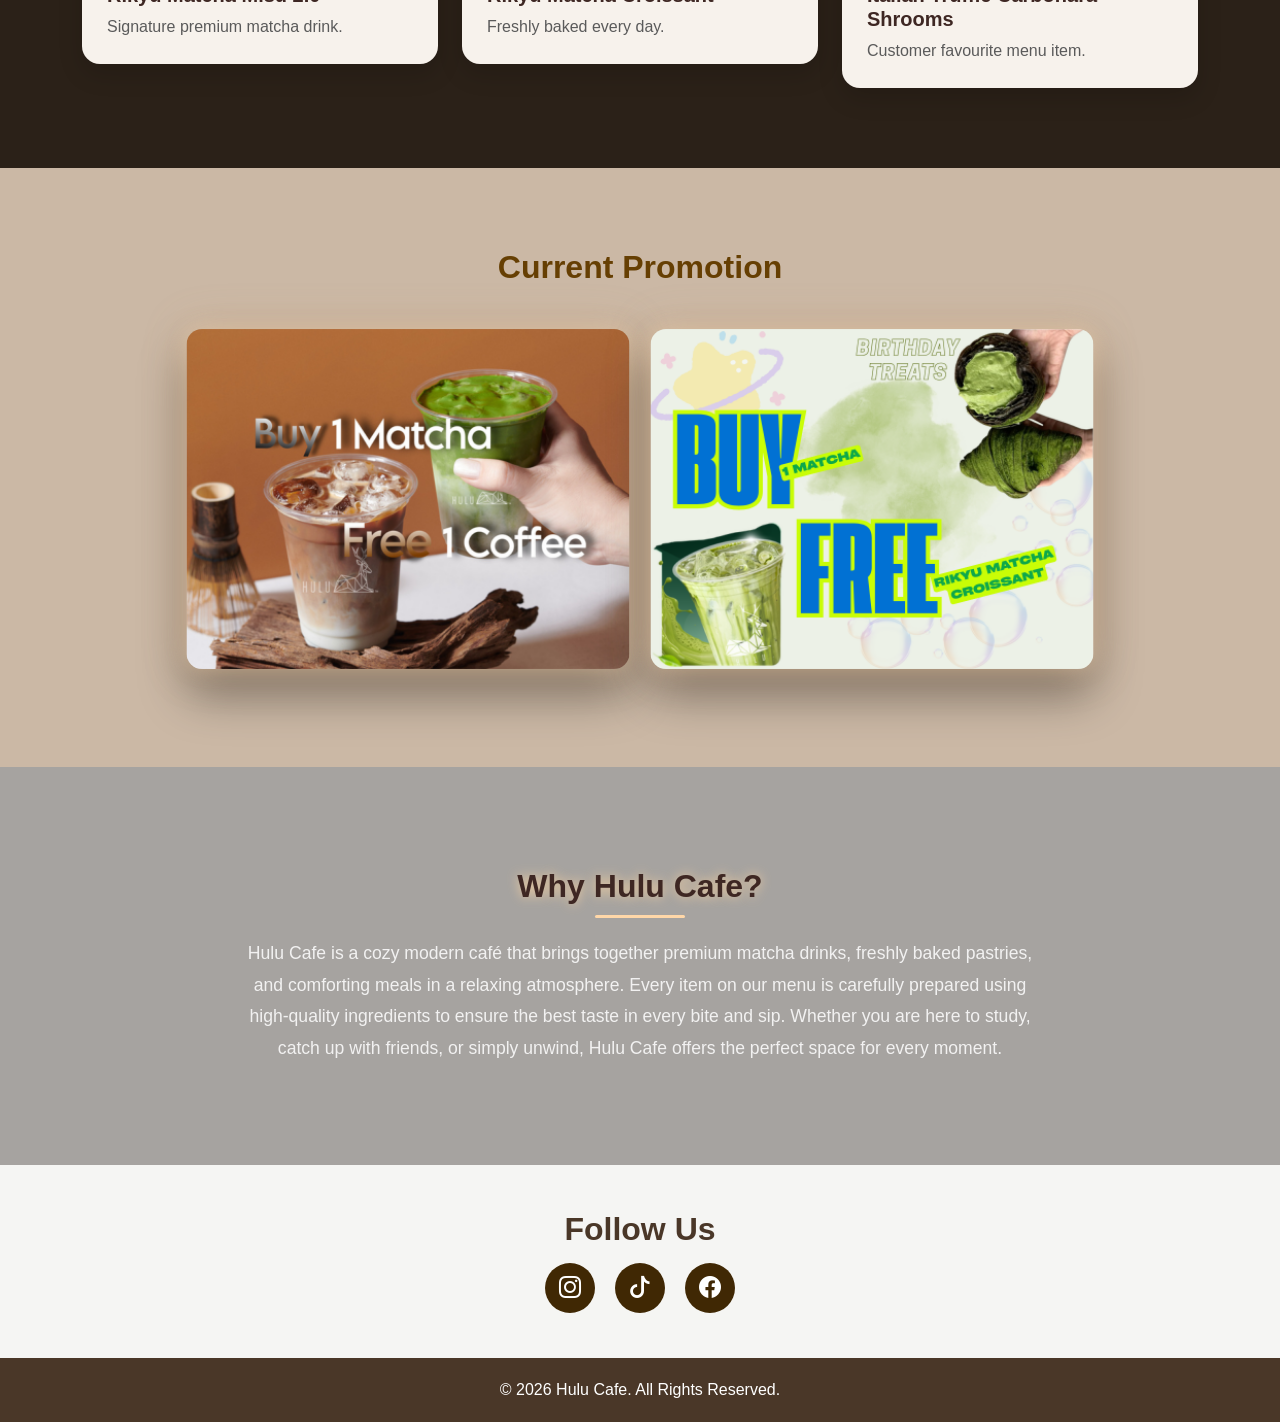
==== commit ce5c0f26: "side nav" ====
--- a/index.html
+++ b/index.html
@@ -19,19 +19,27 @@
 
 <body>
 
-    <!--Nav Bar-->
+    <!-- Nav Bar -->
     <header>
         <nav class="navbar navbar-expand-lg">
             <div class="container">
 
-                <!--Logo Hulu--> <!--KITA TUKAR LOGO LETAK DEKAT KIRI INSTEAD OF TENGAH-->
-                <a class="navbar-brand" href="#"><img src="images/hulu-logo.webp" alt="Hulu Cafe Logo"></a>
-
-                <button class="navbar-toggler" type="button"
+                <!-- Logo Hulu -->
+                <a class="navbar-brand" href="index.html">
+                    <img src="images/hulu-logo.webp" alt="Hulu Cafe Logo" width="150">
+                </a>
+
+                <!-- Burger button on the right -->
+                <button class="navbar-toggler ms-auto" type="button"
                     data-bs-toggle="collapse"
-                    data-bs-target="#navbarMenu">
+                    data-bs-target="#navbarMenu"
+                    aria-controls="navbarMenu"
+                    aria-expanded="false"
+                    aria-label="Toggle navigation">
+
                     <span class="navbar-toggler-icon"></span>
                 </button>
+
 
                 <div class="collapse navbar-collapse" id="navbarMenu">
 
--- a/css/style.css
+++ b/css/style.css
@@ -20,11 +20,8 @@
     font-family: "Playfair Display", serif;
     font-weight: 700;
 }
-
-/* NAVBAR*/
-
+/* NAVBAR */
 .navbar{
-    background:#51402a;
     background:#9f9588;
     position:fixed;
     top:0;
@@ -36,16 +33,10 @@
     box-shadow:0 4px 14px rgba(0,0,0,.08);
 }
 
-
 .navbar-brand img{
     height:auto;
-    width: 150px;
-    display: block;
-    transition:.3s;
-}
-
-.navbar-brand img:hover{
-    transform:scale(1.05);
+    width: 150px;;
+    display:block;
 }
 
 .nav-link{
@@ -53,13 +44,11 @@
     font-size:20px;
     font-weight:500;
     margin:0 16px;
-    transition:.3s;
 }
 
 .nav-link:hover,
 .nav-link.active{
-    color:#aa9c89 !important;
-    color:#5b3b0c  !important;
+    color:#5b3b0c !important;
 }
 
 .navbar .container{
@@ -67,11 +56,11 @@
 }
 
 .navbar-brand{
-    position: absolute;
-    left: 0px;   
-    display: flex;
-    align-items: center;
-    padding: 10px 0;
+    position:absolute;
+    left:0;
+    display:flex;
+    align-items:center;
+    padding:10px 0;
 }
 
 .navbar-collapse{
@@ -82,18 +71,6 @@
     margin:0 auto;
     align-items:center;
     padding:15px 0;
-}
-
-.navbar-toggler{
-    border:2px solid white;
-}
-
-.navbar-toggler:focus{
-    box-shadow:none;
-}
-
-.navbar-toggler-icon{
-    filter:brightness(0) invert(1);
 }
 
 /* HERO  */
@@ -301,7 +278,7 @@
     left: 0;
     width: 100%;
     height: 100%;
-    background: rgba(0,0,0,0.55);
+    background: #909090c3;
     z-index: 1;
 }
 
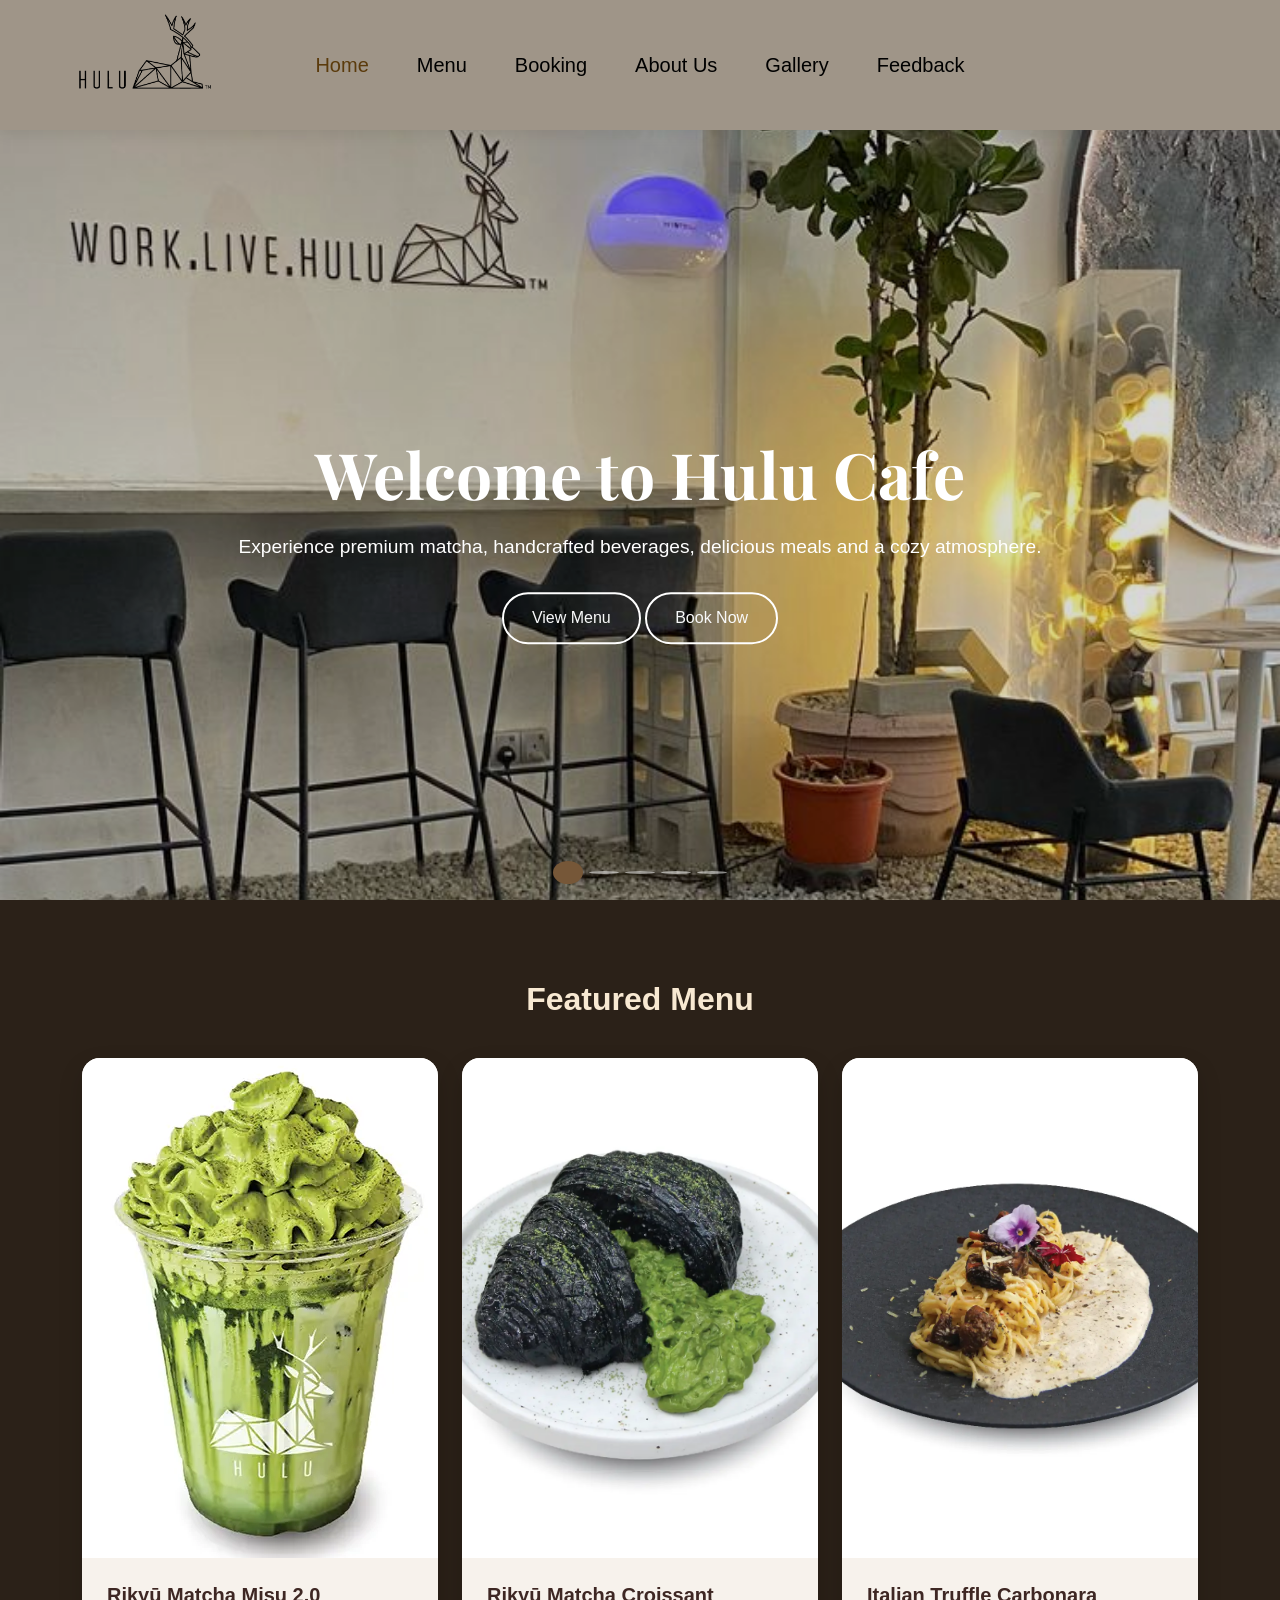
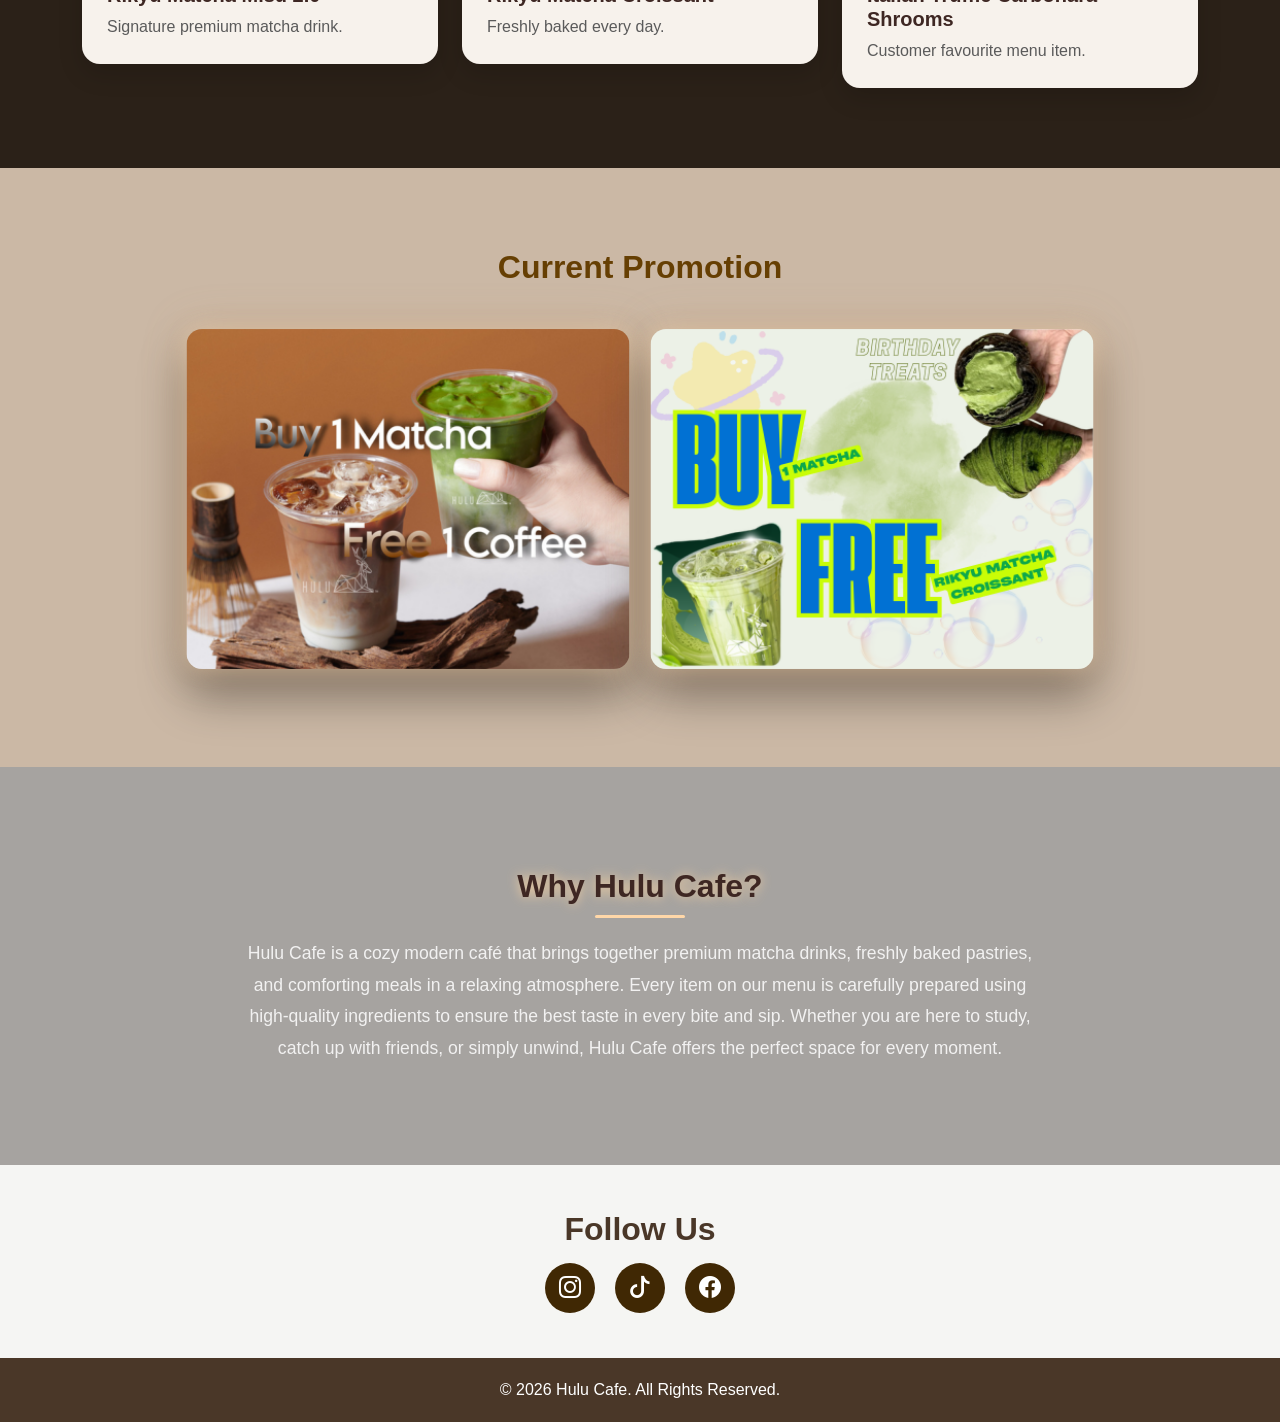
==== commit e8650be6: "done part js" ====
--- a/index.html
+++ b/index.html
@@ -19,27 +19,19 @@
 
 <body>
 
-    <!-- Nav Bar -->
+    <!--Nav Bar-->
     <header>
         <nav class="navbar navbar-expand-lg">
             <div class="container">
 
-                <!-- Logo Hulu -->
-                <a class="navbar-brand" href="index.html">
-                    <img src="images/hulu-logo.webp" alt="Hulu Cafe Logo" width="150">
-                </a>
-
-                <!-- Burger button on the right -->
-                <button class="navbar-toggler ms-auto" type="button"
+                <!--Logo Hulu--> <!--KITA TUKAR LOGO LETAK DEKAT KIRI INSTEAD OF TENGAH-->
+                <a class="navbar-brand" href="#"><img src="images/hulu-logo.webp" alt="Hulu Cafe Logo"></a>
+
+                <button class="navbar-toggler" type="button"
                     data-bs-toggle="collapse"
-                    data-bs-target="#navbarMenu"
-                    aria-controls="navbarMenu"
-                    aria-expanded="false"
-                    aria-label="Toggle navigation">
-
+                    data-bs-target="#navbarMenu">
                     <span class="navbar-toggler-icon"></span>
                 </button>
-
 
                 <div class="collapse navbar-collapse" id="navbarMenu">
 
@@ -78,7 +70,7 @@
 
     <!-- Hero Section -->
     <section id="hero"> 
-    <div id="heroCarousel" class="carousel slide carousel-fade" data-bs-ride="carousel"> 
+    <div id="heroCarousel" class="carousel slide carousel-fade"> 
     
     <!-- Indicators -->
     <div class="carousel-indicators"> 
@@ -93,7 +85,7 @@
     <div class="carousel-inner">
 
     <!-- Slide 1 --> 
-    <div class="carousel-item active" data-bs-interval="4000">
+    <div class="carousel-item active">
         <img src="images/hero1.jpg" class="d-block w-100" alt=""> 
         
     <div class="hero-content"> 
@@ -108,35 +100,25 @@
         
         <!-- Slide 2 --> 
         
-        <div class="carousel-item" data-bs-interval="4000"> 
+        <div class="carousel-item"> 
             <img src="images/hero2.jpg" class="d-block w-100" alt=""> 
         </div> 
         
         <!-- Slide 3 --> 
-        <div class="carousel-item" data-bs-interval="4000"> 
+        <div class="carousel-item"> 
             <img src="images/hero3.jpg" class="d-block w-100" alt=""> 
         </div> 
         
         <!-- Slide 4 --> 
-        <div class="carousel-item" data-bs-interval="4000"> 
+        <div class="carousel-item"> 
             <img src="images/hero4.jpg" class="d-block w-100" alt=""> 
         </div> 
         
         <!-- Slide 5 --> 
-        <div class="carousel-item" data-bs-interval="4000"> 
+        <div class="carousel-item"> 
             <img src="images/hero5.jpg" class="d-block w-100" alt=""> 
         </div> 
     </div> 
-    
-    <!-- Previous --> 
-    <button class="carousel-control-prev" type="button" data-bs-target="#heroCarousel" data-bs-slide="prev">
-        <span class="carousel-control-prev-icon"></span> 
-    </button> 
-    
-    <!-- Next --> 
-    <button class="carousel-control-next" type="button" data-bs-target="#heroCarousel" data-bs-slide="next"> 
-        <span class="carousel-control-next-icon"></span> 
-    </button> 
     </div> 
     </section>
 
@@ -261,7 +243,8 @@
             </p>
         </div>
     </footer>
-
+    <script src="https://cdn.jsdelivr.net/npm/bootstrap@5.3.7/dist/js/bootstrap.bundle.min.js"></script>
+    <script src="js/index.js"></script>
     
 </body>
 </html>
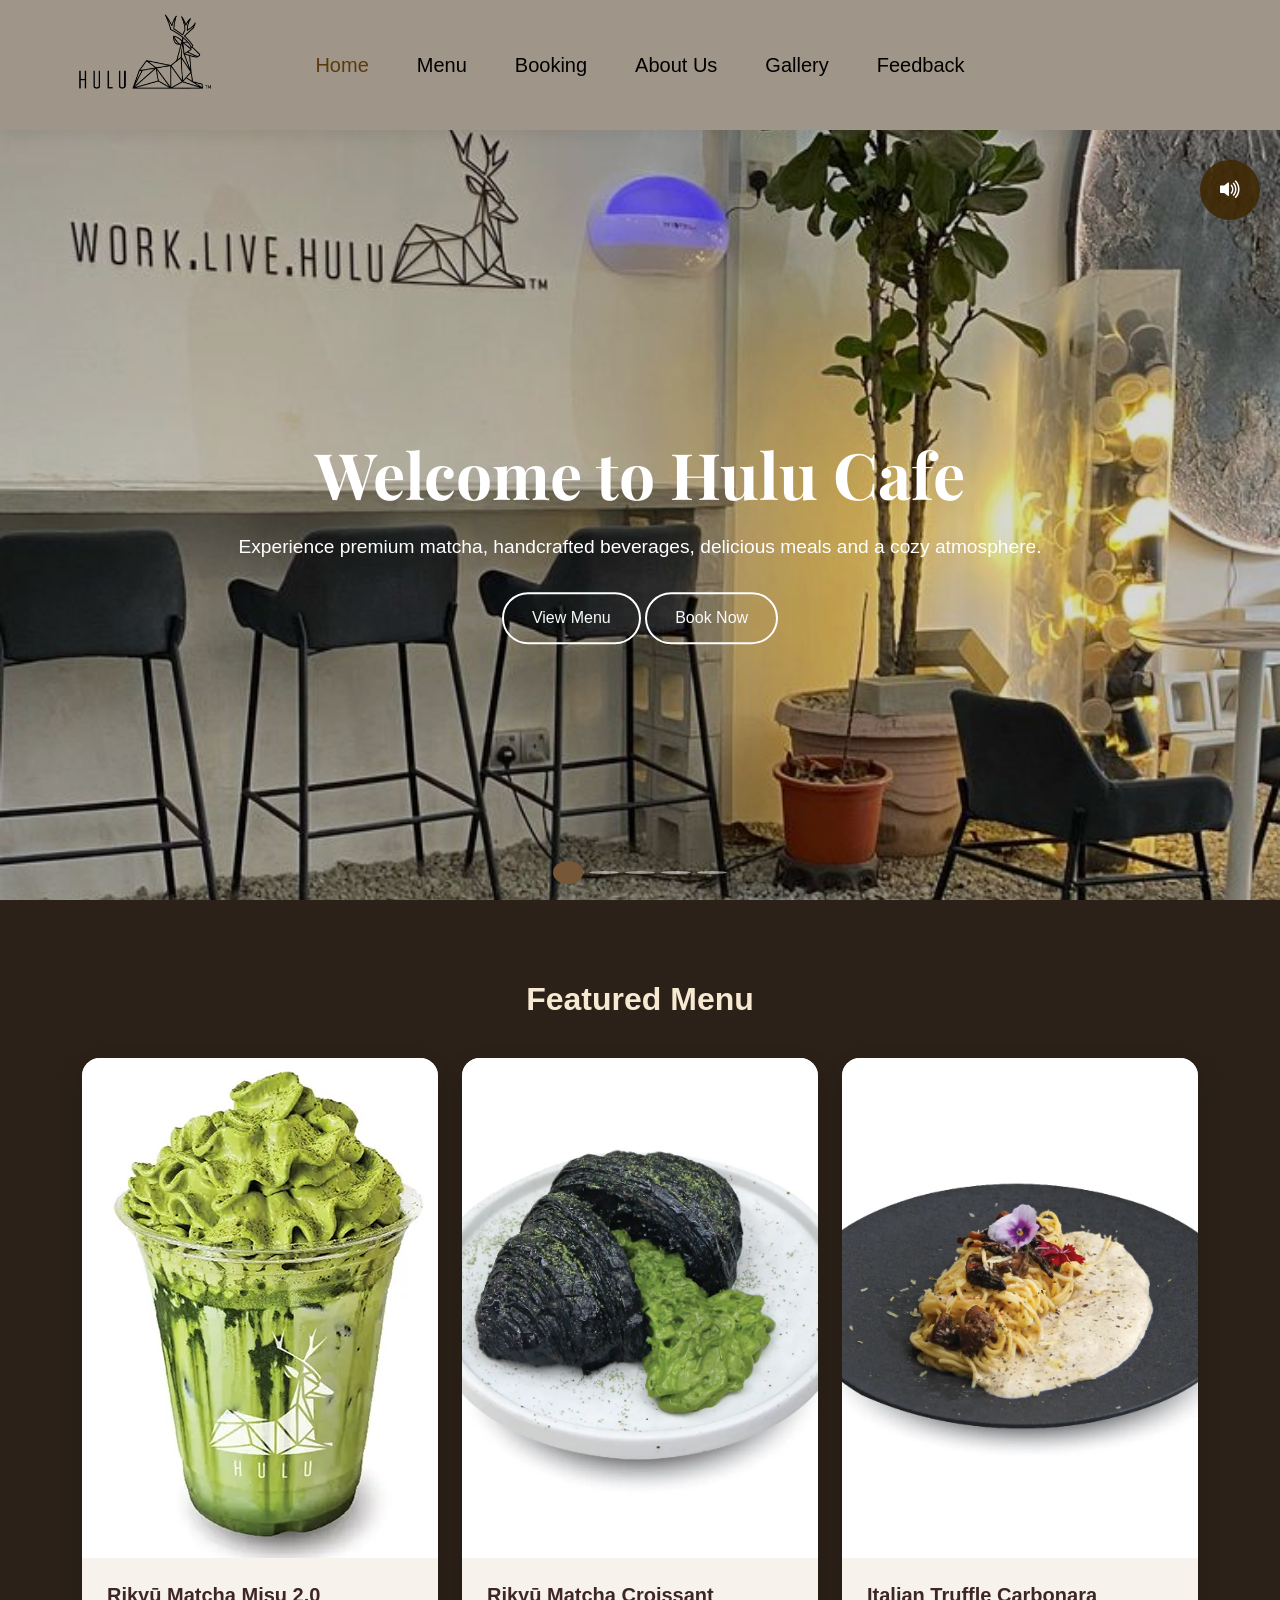
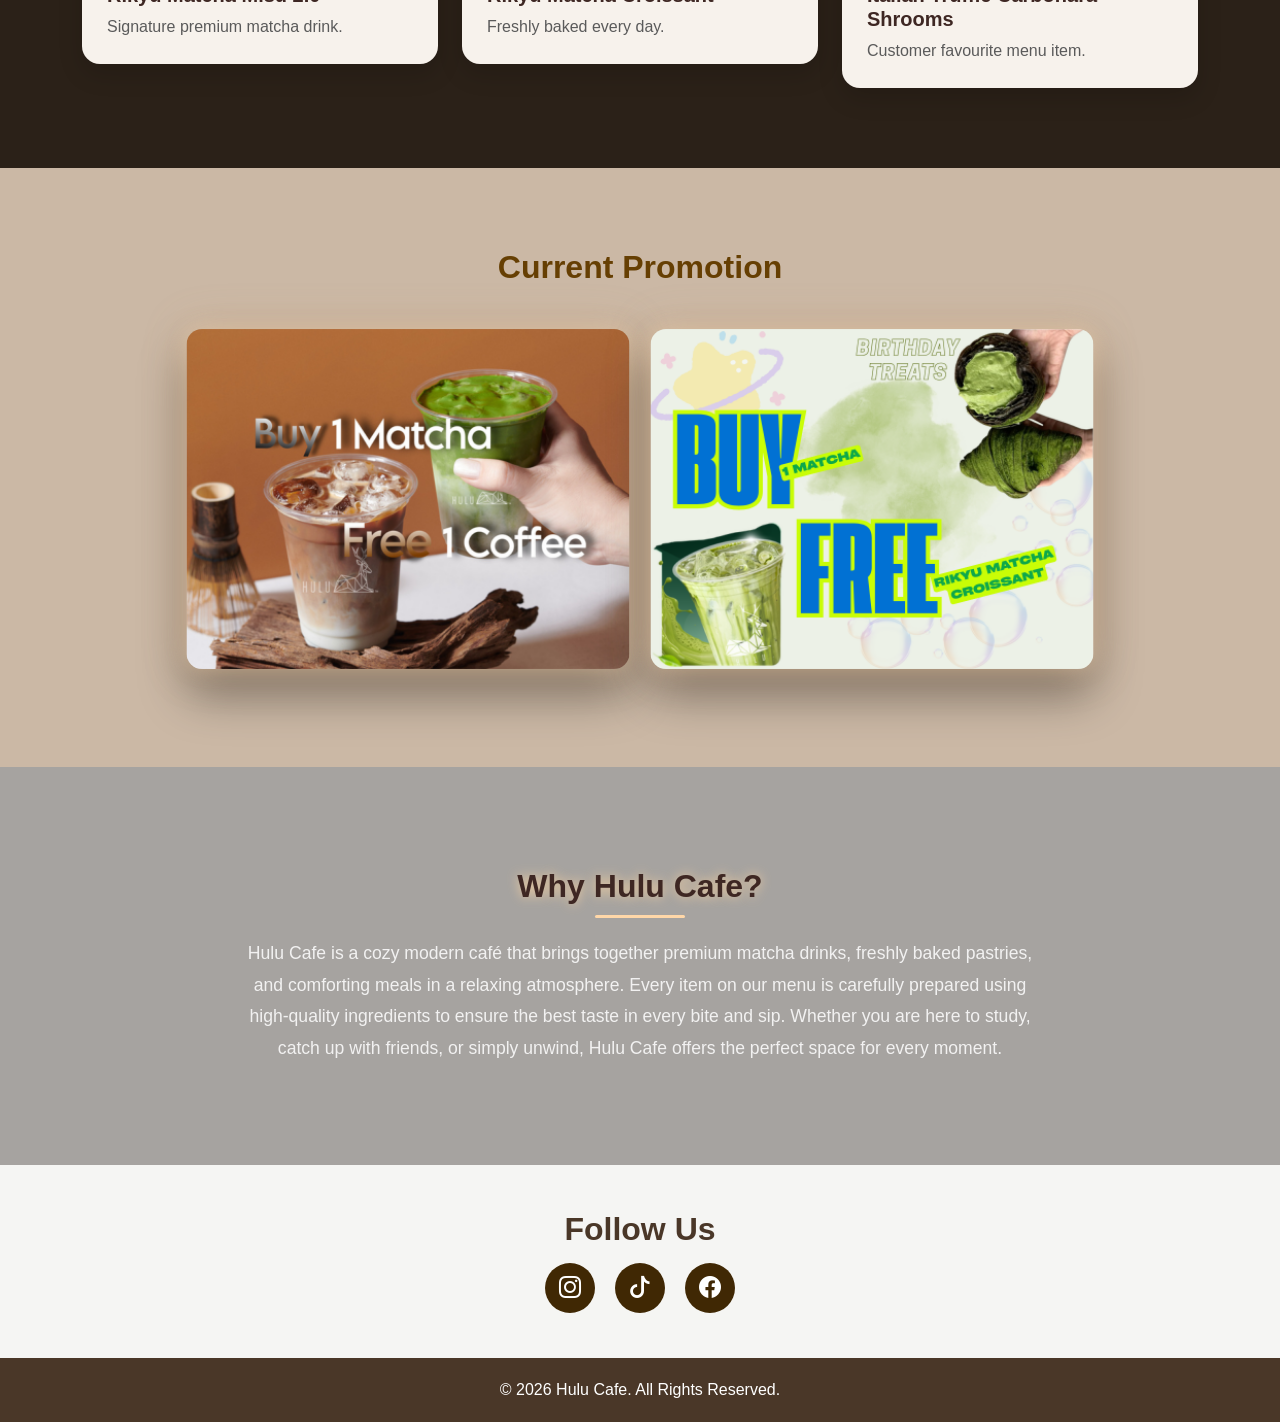
==== commit a283d9b5: "tambah background music" ====
--- a/index.html
+++ b/index.html
@@ -19,19 +19,27 @@
 
 <body>
 
-    <!--Nav Bar-->
+    <!-- Nav Bar -->
     <header>
         <nav class="navbar navbar-expand-lg">
             <div class="container">
 
-                <!--Logo Hulu--> <!--KITA TUKAR LOGO LETAK DEKAT KIRI INSTEAD OF TENGAH-->
-                <a class="navbar-brand" href="#"><img src="images/hulu-logo.webp" alt="Hulu Cafe Logo"></a>
-
-                <button class="navbar-toggler" type="button"
+                <!-- Logo Hulu -->
+                <a class="navbar-brand" href="index.html">
+                    <img src="images/hulu-logo.webp" alt="Hulu Cafe Logo" width="150">
+                </a>
+
+                <!-- Burger button on the right -->
+                <button class="navbar-toggler ms-auto" type="button"
                     data-bs-toggle="collapse"
-                    data-bs-target="#navbarMenu">
+                    data-bs-target="#navbarMenu"
+                    aria-controls="navbarMenu"
+                    aria-expanded="false"
+                    aria-label="Toggle navigation">
+
                     <span class="navbar-toggler-icon"></span>
                 </button>
+
 
                 <div class="collapse navbar-collapse" id="navbarMenu">
 
@@ -235,6 +243,17 @@
     </div>
 
 </section>
+
+<!-- Background Music -->
+<audio id="bgMusic" autoplay loop>
+    <source src="music/background.mpeg" type="audio/mpeg">
+</audio>
+
+<!-- Music Button -->
+<button id="musicToggle" class="music-btn" title="Toggle Background Music">
+    <i class="bi bi-volume-up-fill"></i>
+</button>
+
     <!-- Footer -->
     <footer>
         <div class="container text-center">
--- a/css/style.css
+++ b/css/style.css
@@ -384,6 +384,49 @@
     background:#765738;
 }
 
+/* MUSIC BUTTON */
+.music-btn{
+    position: fixed;
+    top: 160px;          /* below navbar */
+    right: 20px;
+
+    width: 60px;
+    height: 60px;
+
+    display: flex;
+    justify-content: center;
+    align-items: center;
+
+    border: none;
+    border-radius: 50%;
+
+    background: rgba(64,40,4,0.9);
+    color: #fff;
+
+    font-size: 24px;
+    cursor: pointer;
+
+    z-index: 99999;      /* higher than navbar */
+    transition: all .3s ease;
+}
+
+.music-btn:hover{
+    background:#9b7b45;
+    transform:scale(1.1);
+    box-shadow:0 0 18px rgba(216,195,165,.8);
+}
+
+/* Click effect */
+.music-btn:active{
+    transform: scale(.95);
+}
+
+/* Rotate icon slightly on hover */
+.music-btn:hover i{
+    transform: rotate(15deg);
+    transition: .3s;
+}
+
 /* RESPONSIVE */
 
 @media (max-width:768px){
@@ -408,4 +451,8 @@
     width:120px;
 }
 
-}+
+
+
+}
+
